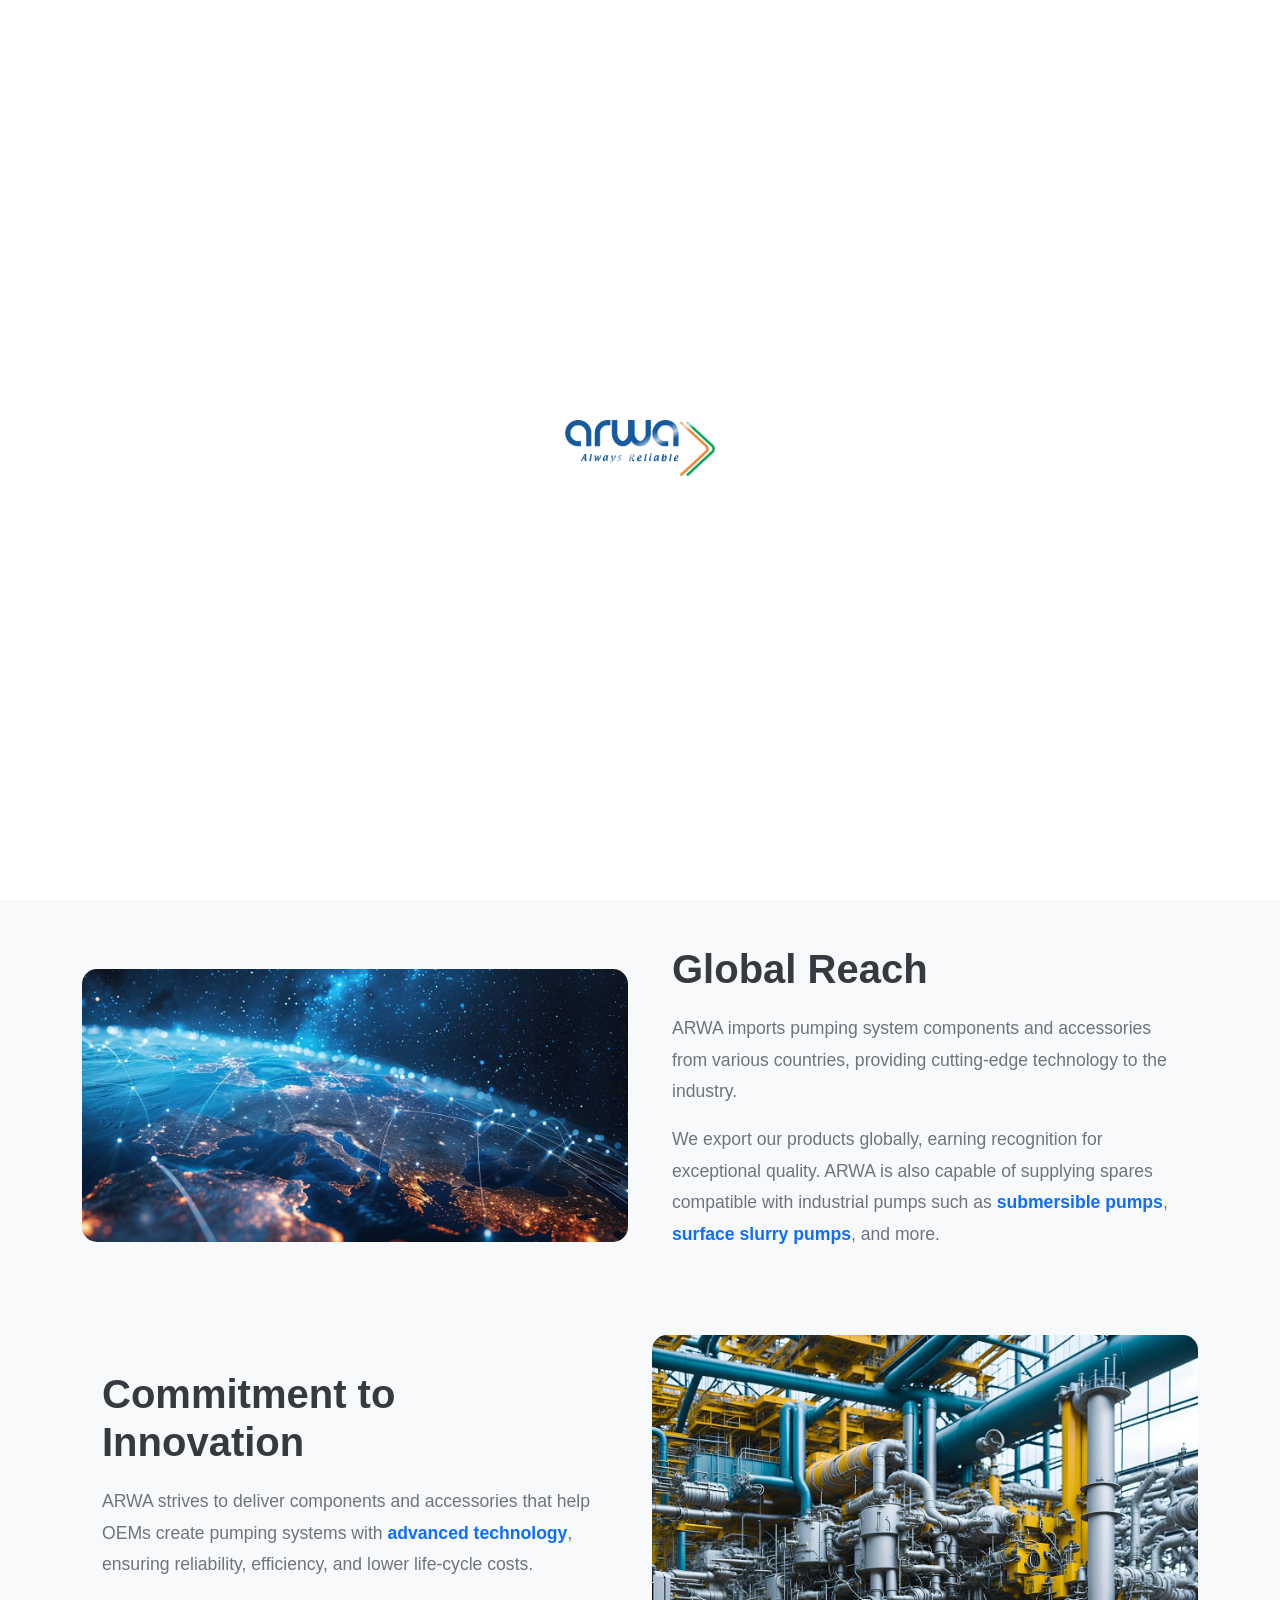
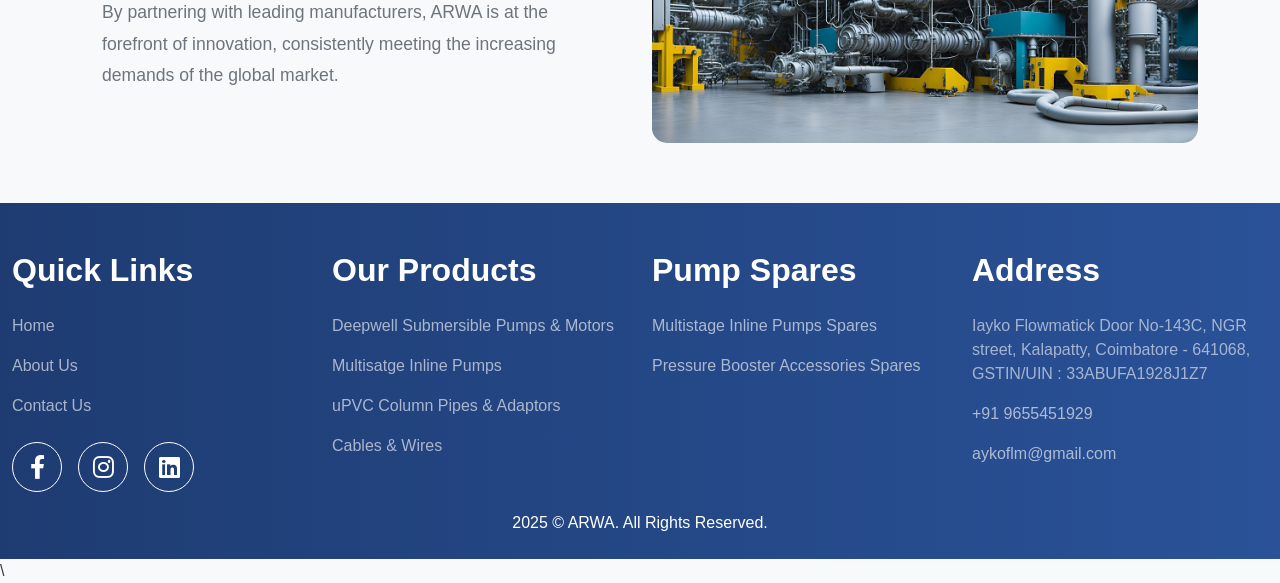
==== about.html @ cb9f79b3 "Add files via upload" ====
<!DOCTYPE html>
<html lang="en">

<head>
    <meta charset="UTF-8">
    <meta name="viewport" content="width=device-width, initial-scale=1.0">
    <title>About Us - ARWA</title>
    <!-- Bootstrap CSS -->
    <link href="https://cdn.jsdelivr.net/npm/bootstrap@5.3.0-alpha3/dist/css/bootstrap.min.css" rel="stylesheet">
    <!-- Font Awesome -->
    <link href="https://cdnjs.cloudflare.com/ajax/libs/font-awesome/6.0.0/css/all.min.css" rel="stylesheet">
    <!-- Custom CSS -->
    <link rel="stylesheet" href="style.css">
    <link rel="Icon" href="img/Arwa Logo.png">
</head>

<body>
      <!-- Splash Screen -->
      <div id="splash-screen">
        <div class="sss">
            <img id="splash-logo" src="img/Arwa Logo 1 .png" alt="Logo">
        </div>
    </div>
   

    <!-- Navbar -->
    <nav class="navbar navbar-expand-lg py-0 flex-wrap">
        <div class="contactNav  container-fluid p-0">
         <div class="container p-0">
            <div class="row pt-3">
                <div
                 class="col-md-6 contactleft d-md-flex d-none align-items-center flex-wrap justify-content-md-start justify-content-center">
                    <p><i class="fa-solid fa-phone text-white fs-5"></i><a href="tel:+919655451929" style="text-decoration: none;" class="text-white fw-bold h6 ps-2"> +91 9655451929</a></p>
                    <p><i class="fa-regular fa-envelope text-white fs-5 ps-4"></i><a href="mailto:iaykoflow@gmail.com" style="text-decoration: none;" class="text-white fw-bold h6 ps-2"> iaykoflow@gmail.com</a></p>
                </div>
                <div class="col-md-6 contactright d-flex align-items-center py-1 justify-content-md-end justify-content-center mt-md-0 mt-2 pb-md-1 pb-3">
                    <div style="margin-top: -15px;" class="icon-box d-flex gap-3 fs-4 ">
                        <a style="width: 40px;height: 40px;" class="f-icon" href="">
                        <i style="font-size: 18px;" class="fa-brands fa-facebook-f"></i>
                        </a>
                        <a style="width: 40px;height: 40px;" class="f-icon" href="">
                            <i style="font-size: 18px;" class="fa-brands fa-instagram"></i>
                        </a>
                        <a style="width: 40px;height: 40px;" class="f-icon" href="">
                            <i style="font-size: 18px;" class="fa-brands fa-linkedin"></i>
                        </a>
                    </div>
                </div>
            </div>
         </div>
        </div>
        <div class="container">
            <a class="navbar-brand" href="#"><img style="width: 150px;" src="img/Arwa Logo 1 .png" alt=""></a>
            <button class="navbar-toggler" type="button" data-bs-toggle="collapse" data-bs-target="#navbarNav">
                <span class="navbar-toggler-icon"></span>
            </button>
            <div class="collapse navbar-collapse" id="navbarNav">
                <ul class="navbar-nav mx-auto gap-3">
                    <li class="nav-item"><a class="nav-link" href="index.html">Home</a></li>

                    <li class="nav-item"><a class="nav-link" href="about.html" target="_blank">About Us</a></li>
                    <li class="nav-item dropdown">
                        <a class="nav-link" href="#" id="productsDropdown" role="button" data-bs-toggle="dropdown" aria-expanded="false">Products <i class="fa-solid fa-chevron-down di"></i></a>
                        <ul class="dropdown-menu gap-4" aria-labelledby="productsDropdown">
                            <li><a class="dropdown-item" href="#">Deepwell Submersible Pumps & Motors</a></li>
                            <li><a class="dropdown-item" href="#">Multistage Inline Pumps</a></li>
                            <li><a class="dropdown-item" href="#">uPVC Column Pipes & Adaptors</a></li>
                            <li><a class="dropdown-item" href="#">Cables & Wires</a></li>
                        </ul>
                    </li>
                    <li class="nav-item"><a class="nav-link" href="#services">Services</a></li>
                    <li class="nav-item"><a class="nav-link" href="#testimonials">Testimonials</a></li>
                </ul>

                
                    <div class="buttons" onclick="contactBtn()">
                        <button style="background: linear-gradient(90deg, #1e3c72, #2a5298);" class="btn text-light fw-bold px-2" ><span></span>
                            <p data-text="Thanks!" data-title="Request Quote"></p>
                        </button>
                    </div>
        
            </div>
        </div>
    </nav>

    <!-- Hero Section -->
    <section class="hero-about">
        <div class="container">
            <h1 class="mt-5 pt-5">About ARWA</h1>
            <p>Providing Innovative Pumping Solutions Worldwide</p>
        </div>
    </section>

    <!-- Left-Right Section -->
    <section class="about-section">
        <div class="container">
            <!-- First Row -->
            <div class="row align-items-center mb-5">
                <div class="col-md-6">
                    <div class="content">
                        <h2>Our Expertise</h2>
                        <p>
                            ARWA is one of the emerging manufacturers and suppliers of various pumps, motors, and water
                            pump accessories to OEMs.
                            We specialize in delivering <span class="text-primary fw-bold">quality</span> and <span
                                class="text-primary fw-bold">precision-engineered</span> products.
                        </p>
                        <p>
                            Our commitment is to meet the evolving needs of our partners by ensuring high standards of
                            <span class="text-primary fw-bold">reliability</span> and <span
                                class="text-primary fw-bold">efficiency</span>.
                        </p>
                    </div>
                </div>
                <div class="col-md-6">
                    <img src="img/about1.jpg" alt="Our Expertise">
                </div>
            </div>

            <!-- Second Row -->
            <div class="row align-items-center mb-5">
                <div class="col-md-6 order-md-2">
                    <div class="content">
                        <h2>Global Reach</h2>
                        <p>
                            ARWA imports pumping system components and accessories from various countries, providing
                            cutting-edge technology to the industry.
                        </p>
                        <p>
                            We export our products globally, earning recognition for exceptional quality. ARWA is also
                            capable of supplying spares compatible with industrial pumps such as <span
                                class="text-primary fw-bold">submersible pumps</span>, <span
                                class="text-primary fw-bold">surface slurry pumps</span>, and more.
                        </p>
                    </div>
                </div>
                <div class="col-md-6 order-md-1">
                    <img src="img/earth-8552339_1280.jpg" alt="Global Reach">
                </div>
            </div>

            <!-- Third Row -->
            <div class="row align-items-center">
                <div class="col-md-6">
                    <div class="content">
                        <h2>Commitment to Innovation</h2>
                        <p>
                            ARWA strives to deliver components and accessories that help OEMs create pumping systems
                            with <span class="text-primary fw-bold">advanced technology</span>, ensuring reliability,
                            efficiency, and lower life-cycle costs.
                        </p>
                        <p>
                            By partnering with leading manufacturers, ARWA is at the forefront of innovation,
                            consistently meeting the increasing demands of the global market.
                        </p>
                    </div>
                </div>
                <div class="col-md-6">
                    <img src="img/about3.jpg" alt="Commitment to Innovation">
                </div>
            </div>
        </div>
    </section>

    <!-- Footer -->
    <footer class="bg-dark text-white py-4 pt-5">
        <div class="container-fluid">
            <div class="row">
                <div class="col-md-3 d-flex flex-column align-items-start footer-card">
                    <h2><strong>Quick Links</strong></h2>
                    <a style="text-decoration:none;" class="mt-3 ft-list" href="">Home</a>
                    <a style="text-decoration:none;" class="mt-3 ft-list" href="">About Us</a>
                    <a style="text-decoration:none;" class="mt-3 ft-list" href="">Contact Us</a>
                    <div class="icon-box d-flex gap-3 fs-4 mt-4">
                        <a class="f-icon" href="">
                            <i class="fa-brands fa-facebook-f"></i>
                        </a>
                        <a class="f-icon" href="">
                            <i class="fa-brands fa-instagram"></i>
                        </a>
                        <a class="f-icon" href="">
                            <i class="fa-brands fa-linkedin"></i>
                        </a>
                    </div>
                </div>
                <div class="col-md-3 d-flex flex-column align-items-start footer-card mt-md-0 mt-4">
                    <h2><strong>Our Products</strong></h2>
                    <a style="text-decoration:none;" class="mt-3 ft-list" href="">Deepwell Submersible Pumps &
                        Motors</a>
                    <a style="text-decoration:none;" class="mt-3 ft-list" href="">Multisatge Inline Pumps</a>
                    <a style="text-decoration:none;" class="mt-3 ft-list" href="">uPVC Column Pipes & Adaptors</a>
                    <a style="text-decoration:none;" class="mt-3 ft-list" href="">Cables & Wires</a>

                </div>
                <div class="col-md-3 d-flex flex-column align-items-start footer-card mt-md-0 mt-4">
                    <h2><strong>Pump Spares</strong></h2>
                    <a style="text-decoration:none;" class="mt-3 ft-list" href="">Multistage Inline Pumps Spares</a>
                    <a style="text-decoration:none;" class="mt-3 ft-list" href="">Pressure Booster Accessories
                        Spares</a>


                </div>
                <div class="col-md-3 d-flex flex-column align-items-start footer-card mt-md-0 mt-4">
                    <h2><strong>Address</strong></h2>
                    <a style="text-decoration:none;color: rgba(255, 255, 255, 0.582) ;" class="mt-3 ft-list"
                        href="">Iayko Flowmatick
                        Door No-143C, NGR street, Kalapatty,
                        Coimbatore - 641068,
                        GSTIN/UIN : 33ABUFA1928J1Z7</a>
                    <a style="text-decoration:none;" class="mt-3 ft-list" href="">+91 9655451929</a>
                    <a style="text-decoration:none;" class="mt-3 ft-list" href="">aykoflm@gmail.com</a>

                </div>
            </div>
        </div>
        <div class="container text-center mt-md-0 mt-4">
            <p> 2025 &copy; ARWA. All Rights Reserved.</p>
        </div>
    </footer>


    <!-- Bootstrap js Cdn -->
    <script src="https://cdn.jsdelivr.net/npm/bootstrap@5.3.3/dist/js/bootstrap.bundle.min.js" integrity="sha384-YvpcrYf0tY3lHB60NNkmXc5s9fDVZLESaAA55NDzOxhy9GkcIdslK1eN7N6jIeHz" crossorigin="anonymous"></script>
    <!-- JavaScript -->
\<script src="script.js"></script>
</body>

</html>
---- style.css ----
/* body,html {
    margin: 0;
    font-family: Arial, sans-serif;
    overflow: hidden; Prevents scrollbar for smooth experience
    background-color: #000;
    scroll-behavior: smooth;
  }
  .container {
    position: relative;
    height: 100vh;
    width: 100vw;
    overflow: hidden;
    background-color: #000;
  }
  .section {
    position: absolute;
    top: 0;
    left: 0;
    height: 100%;
    width: 100%;
    display: flex;
    align-items: center;
    justify-content: center;
    transition: transform 1s ease, opacity 1s ease;
  }
  .section.hidden {
    transform: translateY(100%);
    opacity: 0;
  }
  .section.visible {
    transform: translateY(0);
    opacity: 1;
  }
  .section1 {
    background-color: #ff6347;
  }
  .section2 {
    background-color: #4682b4;
  }
  .section3 {
    background-color: #32cd32;
  }
  h1 {
    color: white;
  } */

body {
  font-family: "Roboto", sans-serif;
  overflow-x: hidden;
  background-color: #f8f9fa;
  color: #343a40;
}

/* Contact Nav */
.contactNav {
  background-color: #2a5298;
}

/* btn main css */
.buttons {
  display: flex;
  justify-content: space-around;
  top: 20px;
  left: 20px;
}

.buttons button {
  width: 150px;
  height: 50px;
  background-color: white;
  margin: 20px;
  color: #568fa6;
  position: relative;
  overflow: hidden;
  font-size: 14px;
  letter-spacing: 1px;
  font-weight: 500;
  text-transform: uppercase;
  transition: all 0.3s ease;
  cursor: pointer;
  border: 0;
  display: flex;
  align-items: center;
  justify-content: center;
  border-radius: 3px;
}

.buttons button:before,
.buttons button:after {
  content: "";
  position: absolute;
  width: 0;
  height: 2px;
  background-color: #ffffff;
  transition: all 0.3s cubic-bezier(0.35, 0.1, 0.25, 1);
}

.buttons button:before {
  right: 0;
  top: 0;
  transition: all 0.5s cubic-bezier(0.35, 0.1, 0.25, 1);
}

.buttons button:after {
  left: 0;
  bottom: 0;
}

.buttons button span {
  width: 100%;
  height: 100%;
  position: absolute;
  left: 0;
  top: 0;
  margin: 0;
  padding: 0;
  z-index: 1;
}

.buttons button span:before,
.buttons button span:after {
  content: "";
  position: absolute;
  width: 2px;
  height: 0;
  background-color: #ffffff;
  transition: all 0.3s cubic-bezier(0.35, 0.1, 0.25, 1);
}

.buttons button span:before {
  right: 0;
  top: 0;
  transition: all 0.5s cubic-bezier(0.35, 0.1, 0.25, 1);
}

.buttons button span:after {
  left: 0;
  bottom: 0;
}

.buttons button p {
  padding: 0;
  margin: 0;
  transition: all 0.4s cubic-bezier(0.35, 0.1, 0.25, 1);
  position: absolute;
  width: 100%;
  height: 100%;
}

.buttons button p:before,
.buttons button p:after {
  position: absolute;
  width: 100%;
  transition: all 0.4s cubic-bezier(0.35, 0.1, 0.25, 1);
  z-index: 1;
  left: 0;
}

.buttons button p:before {
  content: attr(data-title);
  top: 50%;
  transform: translateY(-50%);
}

.buttons button p:after {
  content: attr(data-text);
  top: 150%;
  color: #ffffff;
}

.buttons button:hover:before,
.buttons button:hover:after {
  width: 100%;
}

.buttons button:hover span {
  z-index: 1;
}

.buttons button:hover span:before,
.buttons button:hover span:after {
  height: 100%;
}

.buttons button:hover p:before {
  top: -50%;
  transform: rotate(5deg);
}

.buttons button:hover p:after {
  top: 50%;
  transform: translateY(-50%);
}

.buttons button.start {
  background-color: #ffffff;
  box-shadow: 0px 5px 10px -10px rgba(0, 0, 0, 0.2);
  transition: all 0.2s ease;
}

.buttons button.start p:before {
  top: -50%;
  transform: rotate(5deg);
}

.buttons button.start p:after {
  color: white;
  transition: all 0s ease;
  content: attr(data-start);
  top: 50%;
  transform: translateY(-50%);
  animation: start 0.3s ease;
  animation-fill-mode: forwards;
}

@keyframes start {
  from {
    top: -50%;
  }
}

.buttons button.start:hover:before,
.buttons button.start:hover:after {
  display: none;
}

.buttons button.start:hover span {
  display: none;
}

.buttons button:active {
  outline: none;
  border: none;
}

.buttons button:focus {
  outline: 0;
}

/* splash Screen */
#splash-screen {
  position: fixed;
  top: 0;
  left: 0;
  width: 100%;
  height: 100%;
  background-color: rgb(255, 255, 255);
  display: none;
  justify-content: center;
  align-items: center;
  z-index: 9999;
  transition: opacity 1s ease-in-out;
}

/* Splash Logo */

.sss {
  width: 150px !important;
  height: 60px;
  display: flex;
  position: relative;
  /* transform: translate(0); */
  /* border: 2px solid red; */
  overflow: hidden;
}

.sss::after {
  content: "";
  position: absolute;
  top: 0;
  /* left: 0;  */
  width: 100%;
  height: 100%;
  background: rgb(0, 0, 0);
  background: linear-gradient(152deg, rgba(0, 0, 0, 0) 0%, rgba(0, 0, 0, 0) 43%, rgba(255, 255, 255, 0.7063200280112045) 50%, rgba(0, 0, 0, 0) 55%);
  /* filter: blur(5px); */
  animation: movingGlow 2s infinite linear;
  z-index: 111;
  /* border: 1px solid red; */
}

#splash-logo {
  width: 100%;
  position: absolute;
  /* transform: translate(-482px,-239px); */
  transition: transform 1.5s ease-in-out;
}

@keyframes movingGlow {
  0% {
    left: -100%;
  }

  100% {
    left: 100%;
  }
}

/* translator */
/* Hide default Google Translate UI */
#google_translate_element .skiptranslate {
  display: none !important;
}

body>.skiptranslate {
  display: none !important;
}

body {
  top: 0 !important;
}

/* Language Switcher Styling */
.lang-switcher {
  /* position: fixed; */
  position: relative;
  margin-top: -15px;
  z-index: 1000;
  font-family: Arial, sans-serif;
}

.lang-btn {
  background: #3498db;
  color: white;
  padding: 10px 15px;
  border: none;
  cursor: pointer;
  border-radius: 5px;
  font-size: 16px;
  transition: 0.3s;
}

.lang-btn:hover {
  background: #2980b9;
}

/* Language Dropdown Menu */
.lang-menu {
  display: none;
  position: absolute;
  background: white;
  border-radius: 5px;
  padding: 10px;
  box-shadow: 0px 4px 10px rgba(0, 0, 0, 0.1);
  list-style: none;
  margin: 0;
  padding: 0;
  top: 40px;
  right: 0;
}

.lang-menu li {
  padding: 8px 12px;
  cursor: pointer;
  display: flex;
  align-items: center;
  gap: 8px;
  transition: 0.3s;
}

.lang-menu li img {
  width: 20px;
  height: 15px;
  object-fit: cover;
}

.lang-menu li:hover {
  background: #f0f0f0;
}

/* Show menu when button is clicked */
.lang-switcher:hover .lang-menu {
  display: block;
}

/* Smooth Fade Animation */
.fade-effect {
  animation: fadeIn 0.8s ease-in-out;
}

@keyframes fadeIn {
  from {
    opacity: 0.2;
  }

  to {
    opacity: 1;
  }
}

.navbar {
  position: fixed;
  top: 0;
  z-index: 11;
  width: 100%;
  /* background: linear-gradient(90deg, #1e3b7288, #2a52988c); */
  backdrop-filter: blur(4px);
  background-color: white;
}




.navbar-brand {
  font-weight: bold;
}

.di {
  transition: .2s;
  transform: rotate(-90deg);
}

.nav-item:hover .di {
  transform: rotate(0deg);
  transition: .2s;
}

a.nav-link {
  color: black;
}

a.nav-link:hover {
  color: rgba(0, 0, 0, 0.688);
}

.dropdown-menu {
  background: #f0efef;
  border: none;
  border-radius: 0;
  margin-top: 0;
  opacity: 0;
  transform: translateX(-50px);
  visibility: hidden;
  transition: transform 0.4s ease, opacity 0.4s ease;
}

.dropdown-menu.show {
  opacity: 1;
  transform: translateX(0);
  visibility: visible;
  transition: transform 0.4s ease, opacity 0.4s ease;

}

.dropdown-item {
  color: #000000;
  transition: background-color 0.3s, color 0.3s;
}

.dropdown-item:hover {
  background-color: #2a5298;
  color: #fff;
}

/*  Req Css   ------------------------------ */
.reqAqoute {
  width: 100%;
  height: 100vh;
  position: fixed;
  top: 0;
  left: 0;
  z-index: 111111111;
  background-color: rgba(255, 255, 255, 0.72);
  /* display: none;
  opacity: 0; */
  display: flex;
  align-items: center;
  opacity: 0;
  justify-content: center;
  z-index: -11;
  padding: 60px 25px;
  overflow: auto;
}

.fa-xmark {
  position: absolute;
  top: 0px;
  right: 10px;
  cursor: pointer;
}

.containerabt {
  max-width: 700px;
  background: white;
  padding: 30px;
  border-radius: 10px;
  box-shadow: 0px 0px 15px rgba(0, 0, 0, 0.2);
  /* margin-top: 50px; */
  border-top: 5px solid #2a5298;
  transform: scale(0);
  position: relative;

}

.btn-submit {
  background: linear-gradient(90deg, #1e3c72, #2a5298);
  color: white;
  border: none;
  padding: 10px;
  font-size: 18px;
  border-radius: 5px;
  width: 100%;
  transition: 0.3s;
}

.btn-submit:hover {
  background: linear-gradient(90deg, #1e3c72, #2a5298);
}

.error {
  border: 1px solid red !important;
}

.error-message {
  color: red;
  font-size: 12px;
  margin-top: 5px;
}


/* Hero Section */
/* 
.hero-section {
  position: relative;
}

.carousel-item {
  background-image: url("img/main-1.jpg");
  background-size: cover;
  background-position: center;
  min-height: 680px;
  position: relative;
}
.carousel-item:before {
  content: "";
  width: 100%;
  height: 100%;
  background-color: rgba(0, 0, 0, 0.522);
  position: absolute;
  top: 0;
  left: 0;
}
.carousel-item:nth-child(2):before{
  background-color: #0059ff8a;
}
.carousel-item:last-child:before{
  background-color: #0059ff5a;

}
.carousel-inner .carousel-item:nth-child(2) {
  background-image: url("img/bg-main-2.jpg");
  background-size: cover;
  background-position: top;
}
.text-box{
  width: 80%;
}
.carousel-main{
  position: absolute;
  bottom: 20%;
  text-align: center;
  color: white;
  padding: 20px;
  z-index: 1;
}


.carousel-caption {
  background: rgba(0, 0, 0, 0.6);
  padding: 20px;
  border-radius: 10px;
}

.carousel-caption h1 {
  font-size: 3rem;
  color: #ffffff;
  animation: fadeInDown 1.4s;
}

.carousel-caption p {
  animation: fadeInDown 1s;
  color: #dddddd;
}

.carousel-caption .btn {
  background-color: #1e3c72;
  animation: zoomIn 1s;

  border: none;
}

.carousel-control-prev{
  width: 40px;
  height: 40px;
  background-color: rgb(0, 0, 0);
  z-index: 11;
  position: absolute;
  top: 50%;
  left: 20px;
}
.carousel-control-next{
  width: 40px;
  height: 40px;
  background-color: rgb(0, 0, 0);
  z-index: 11;
  position: absolute;
  top: 50%;
  right: 20px;
} */
.hero-section {
  position: relative;
}

.carousel-item {
  background-size: cover;
  background-position: center;
  min-height: 680px;
  position: relative;
}

.carousel-item:first-child {
  background-image: url("img/main-1.jpg");
}

.carousel-item:nth-child(2) {
  background-image: url("img/bg-main-2.jpg");
}

.carousel-item:last-child {
  background-image: url("img/main-3.jpg");
}

.carousel-item::before {
  content: "";
  width: 100%;
  height: 100%;
  background-color: rgba(0, 0, 0, 0.5);
  position: absolute;
  top: 0;
  left: 0;
}

.carousel-item:nth-child(2)::before {
  background-color: rgba(0, 89, 255, 0.54);
}

.carousel-item:last-child::before {
  background-color: rgba(0, 89, 255, 0.35);
}

.carousel-main {
  position: absolute;
  bottom: 20%;
  text-align: center;
  color: white;
  padding: 20px;
  z-index: 1;
}

.carousel-caption {
  background: rgba(0, 0, 0, 0.6);
  padding: 20px;
  border-radius: 10px;
}

.carousel-caption h1 {
  font-size: 3rem;
  color: #ffffff;
}

.carousel-caption p {
  color: #dddddd;
}

.carousel-caption .btn {
  background-color: #1e3c72;
  border: none;
}

.carousel-control-prev,
.carousel-control-next {
  width: 40px;
  height: 40px;
  background-color: rgb(0, 0, 0);
  z-index: 1;
  position: absolute;
  top: 50%;
  transform: translateY(-50%);
}

.carousel-control-prev {
  left: 20px;
}

.carousel-control-next {
  right: 20px;
}

/* Counter Sec */
.counter {
  background-color: #2a5298;
  color: white;
  padding: 40px 0;
}

.counter .count {
  font-size: 2.5rem;
  font-weight: bold;
}

.algoLeft {
  height: 85vh;
  /* border: 4px solid green; */
}

.algoRight {
  height: auto;
  /* border: 4p x solid green; */
}

/* Product sec */
.pNav {
  background-color: rgb(223, 223, 223);
  height: 80px;
  cursor: pointer;
  transition: background-color 0.3s ease;
  text-align: center;
}

.pNav.active {
  background-color: white;
  font-weight: bold;
}

/* Product Card Styling */
.pCard {
  width: 100%;
  height: 100%;
  overflow: hidden;
  position: relative;
}

/* Image Styling */
.pCard img {
  width: 100%;
  height: 100%;
  object-fit: cover;
  transition: opacity 0.5s ease;
}

/* Hover Effect: Show second image */
.pCard img:last-child {
  position: absolute;
  top: 0;
  left: 0;
  opacity: 0;
  /* Hidden by default */
}

.pCard:hover img:last-child {
  opacity: 1;
  /* Show second image on hover */
}



/* Feature Sec */
.feature-card {
  background: white;
  border-radius: 10px;
  box-shadow: 0 4px 6px rgba(0, 0, 0, 0.1);
  transition: transform 0.3s, box-shadow 0.3s;
  padding: 20px;
  text-align: center;
}

.feature-card:hover {
  transform: translateY(-10px);
  box-shadow: 0 8px 20px rgba(0, 0, 0, 0.2);
}

.feature-card i {
  color: #1e3c72;
  font-size: 3rem;
  margin-bottom: 15px;
}

.feature-card h4 {
  font-size: 1.5rem;
  margin-top: 15px;
  color: #343a40;
}

.feature-card p {
  color: #6c757d;
  font-size: 1rem;
}

.features-container {
  display: grid;
  grid-template-columns: repeat(auto-fit, minmax(250px, 1fr));
  gap: 30px;
}
/* Product Section */
.product-card {
  transition: transform 0.3s, box-shadow 0.3s;
}

.product-card img {
  border-radius: 5px 5px 0 0;
}

.product-card:hover {
  box-shadow: 0 8px 20px rgba(0, 0, 0, 0.2);
  transform: translateY(-5px);
}
/* Product Detail */
.submersible-pumpsets-1{
  width: 90%;
  height: 100vh;
  top: -10%;
  background-color: rgb(110, 170, 226);
  z-index: 11;
  display: none;
}

.card-1-details{
 
}
/* Footer Sec */
footer {
  background: linear-gradient(90deg, #1e3c72, #2a5298);
  color: white;
}

footer p {
  margin: 0;
}

@keyframes fadeInDown {
  from {
    opacity: 0;
    transform: translateY(-50px);
  }

  to {
    opacity: 1;
    transform: translateY(0);
  }
}

@keyframes fadeInUp {
  from {
    opacity: 0;
    transform: translateY(50px);
  }

  to {
    opacity: 1;
    transform: translateY(0);
  }
}

@keyframes zoomIn {
  from {
    transform: scale(0.9);
    opacity: 0;
  }

  to {
    transform: scale(1);
    opacity: 1;
  }
}

.testimonial {
  background-color: #f8f9fa;
  padding: 40px;
  border-radius: 10px;
  margin: 20px 0;
  box-shadow: 0 5px 15px rgba(0, 0, 0, 0.1);
}

.testimonial img {
  width: 95px;
  height: 70px;
  border-radius: 50%;
  margin-right: 20px;
  object-fit: cover;
}

.testimonial h5 {
  font-weight: bold;
}

.footer-card {
  height: 260px;
  /* border: 3px solid red; */
}

.ft-list {
  color: rgba(255, 255, 255, 0.616);
}

.ft-list:hover {
  color: white;
}

.f-icon {
  width: 50px;
  height: 50px;
  display: flex;
  align-items: center;
  justify-content: center;
  text-decoration: none;
  color: white;
  border: 1px solid white;
  border-radius: 50%;
  position: relative;
  overflow: hidden;
}

.f-icon i {
  z-index: 111;
}

.f-icon:hover i {
  color: #2a5298;
}

.f-icon:before {
  content: "";
  width: 103%;
  height: 100%;
  border-radius: 50%;
  scale: 0;
  background-color: white;
  transition: 0.3s linear;
  position: absolute;
}

.f-icon:hover:before {
  scale: 1;
  transition: 0.3s linear;
}

/* Media Screens*/
@media (min-width: 765px) and (max-width: 1024px) {
  .algoLeft {
    height: auto;
  }
}

@media only screen and (max-width: 992px) {
  .dropdown-menu {
    transform: translateX(0);
    /* Prevent sliding on mobile */
  }

  .dropdown-menu.show {
    display: block;
  }

  .carousel-item {
    height: 750px;
    overflow: hidden;
  }

  .c-left {
    height: auto !important;
    /* margin-top: 200px; */
    margin-top: 0;

  }

  .c-left2 {
    height: auto !important;
    /* margin-top: 200px; */
    margin-top: 0;

  }

  .c-right {
    height: 300px !important;
    margin-top: 150px;
    /* text-align: center; */
    display: flex;
    justify-content: center !important;
    align-items: center !important;
  }

  .c-right2 {
    height: 300px !important;
    margin-top: 150px;
    /* text-align: center; */
    display: flex;
    justify-content: center !important;
    align-items: center !important;
  }
}

@media only screen and (max-width: 770px) {
  .c-left {
    text-align: center;
    justify-content: center !important;
    align-items: center !important;
  }

  .c-left2 {
    text-align: center;
    justify-content: center !important;
    align-items: center !important;
  }
}

@media only screen and (max-width: 575px) {
  .footer-card {
    height: auto;
    /* padding: 90px auto; */
  }

  .c-left {
    height: auto !important;
    margin-top: 30px;
    text-align: center;
    justify-content: center !important;
    align-items: center !important;

  }

  .c-left2 {
    height: auto !important;
    margin-top: 30px;
    text-align: center !important;
    display: flex;
    justify-content: center !important;
    align-items: center !important;

  }

  .c-right {
    height: auto !important;
    margin-top: 140px;
  }

  .carousel-item {
    height: 100vh;
    overflow: hidden;
  }
}

@media only screen and (max-width: 480px) {
  .carousel-item {
    height: auto;
    min-height: 100vh;
  }

  .carousel-item:nth-child(1) h1 {
    font-size: 1.5rem;
  }

  .carousel-item:nth-child(2) h1 {
    font-size: 2rem;
  }

  .carousel-item:nth-child(3) h1 {
    font-size: 2rem;
  }

  .algoLeft {
    height: auto;
  }
}

/* About Page */

/* Hero Section */
.hero-about {
  background: linear-gradient(rgba(30, 60, 114, 0.7), rgba(42, 82, 152, 0.7)),
    url("img/steel-pipelines-cables-plant-min.jpg") center/cover no-repeat;
  color: white;
  text-align: center;
  padding: 150px 20px 100px 20px;
}

.hero-about h1 {
  font-size: 3.5rem;
  font-weight: bold;
  animation: fadeIn 1.5s ease-in-out;
}

.hero-about p {
  font-size: 1.25rem;
  margin-top: 15px;
  animation: fadeIn 2s ease-in-out;
}

/* Left-Right Section */
.about-section {
  padding: 60px 20px;
}

.about-section .content {
  padding: 20px;
}

.about-section img {
  max-width: 100%;
  border-radius: 15px;
  transition: transform 0.3s ease, box-shadow 0.3s ease;
}

.about-section img:hover {
  transform: scale(1.05);
  box-shadow: 0 8px 20px rgba(0, 0, 0, 0.3);
}

.about-section h2 {
  font-size: 2.5rem;
  font-weight: bold;
  margin-bottom: 20px;
}

.about-section p {
  line-height: 1.8;
  font-size: 1.1rem;
  color: #6c757d;
}

/* Keyframes */
@keyframes fadeIn {
  0% {
    opacity: 0;
  }

  100% {
    opacity: 1;
  }
}
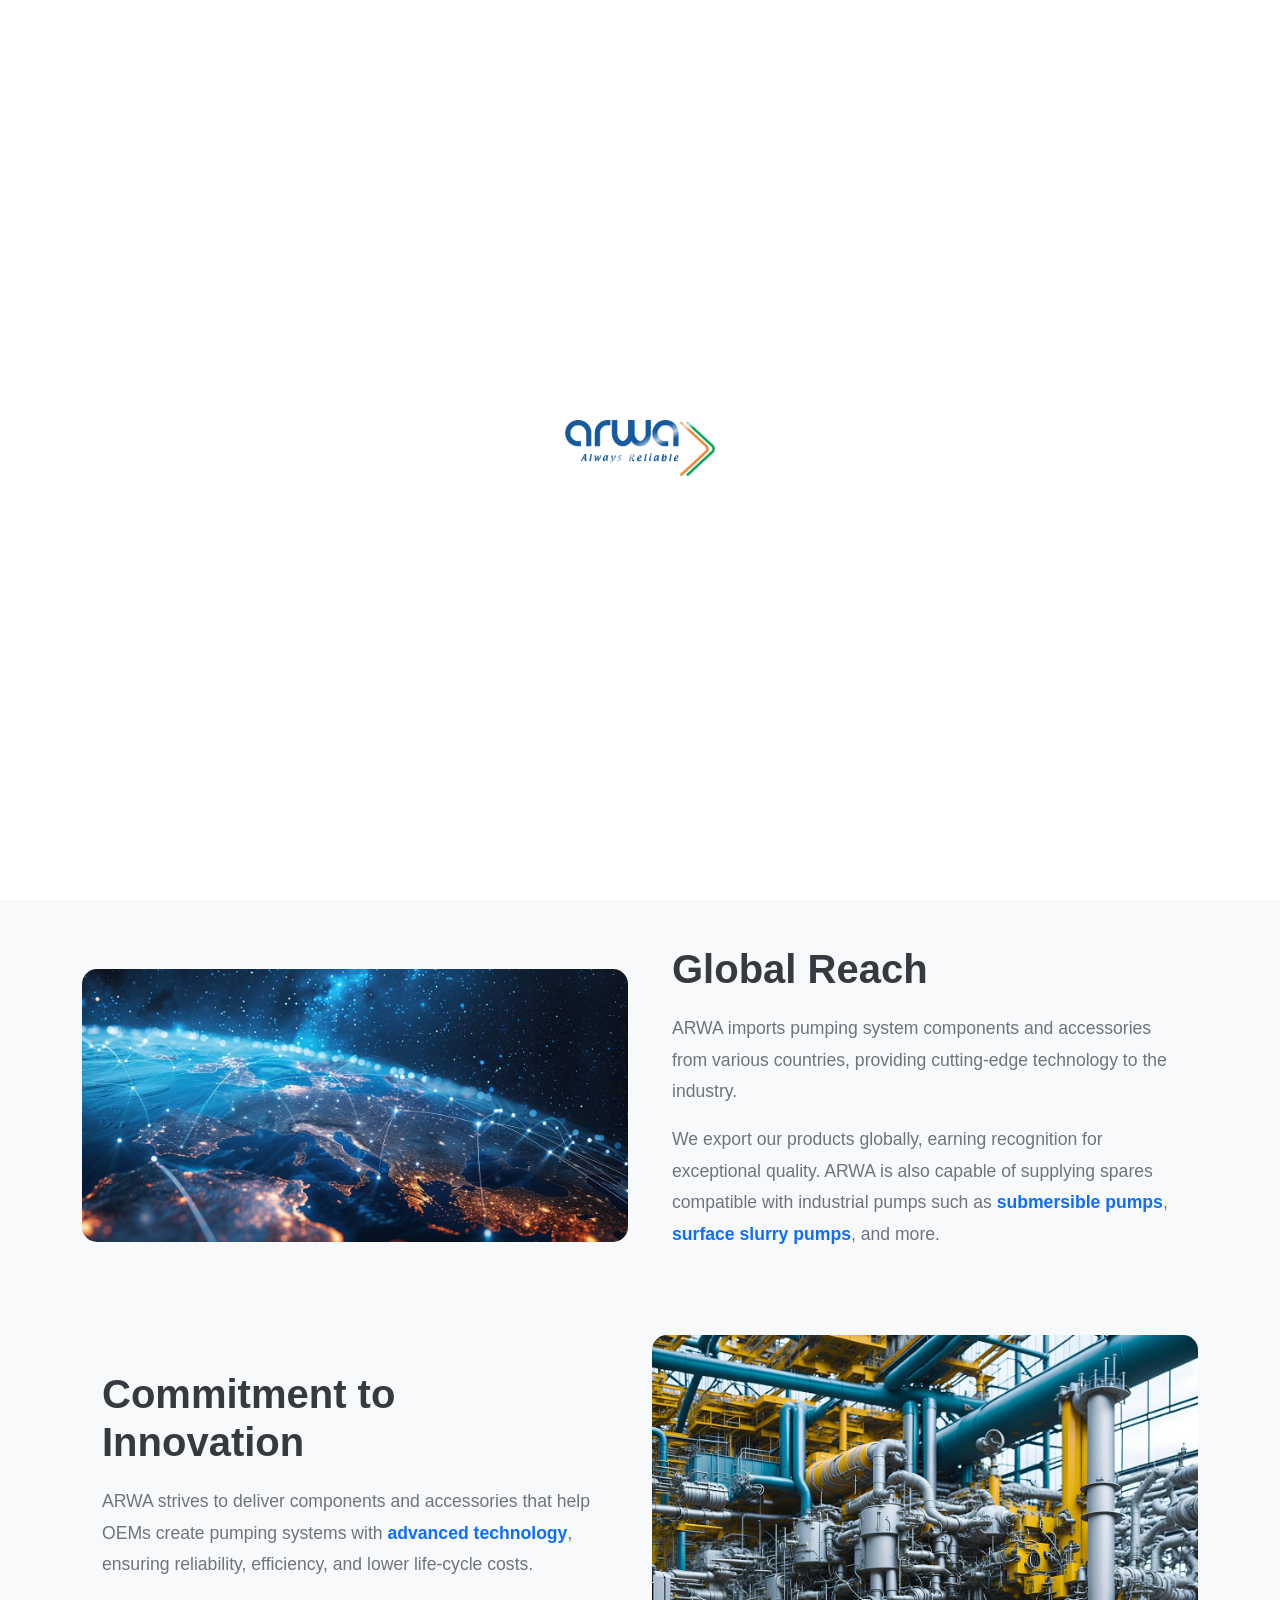
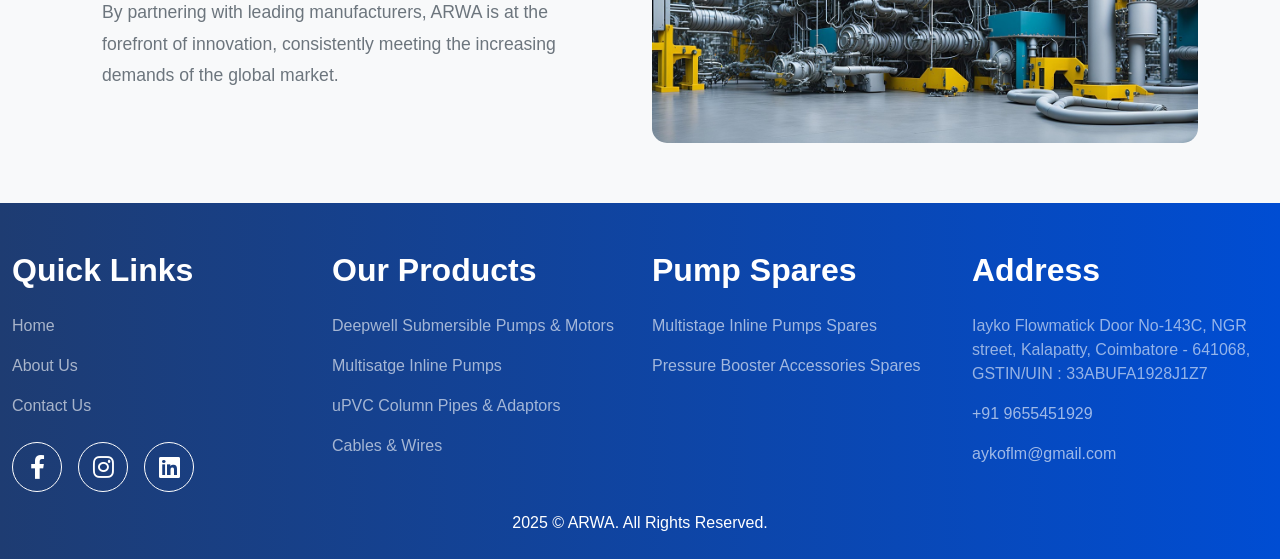
==== commit e2a98255: "Add files via upload" ====
--- a/about.html
+++ b/about.html
@@ -12,6 +12,13 @@
     <!-- Custom CSS -->
     <link rel="stylesheet" href="style.css">
     <link rel="Icon" href="img/Arwa Logo.png">
+    <!-- Aos Animation -->
+    <link rel="stylesheet" href="https://unpkg.com/aos@next/dist/aos.css" />
+    <style>
+        html{
+            scroll-behavior: smooth;
+        }
+    </style>
 </head>
 
 <body>
@@ -26,28 +33,69 @@
     <!-- Navbar -->
     <nav class="navbar navbar-expand-lg py-0 flex-wrap">
         <div class="contactNav  container-fluid p-0">
-         <div class="container p-0">
-            <div class="row pt-3">
-                <div
-                 class="col-md-6 contactleft d-md-flex d-none align-items-center flex-wrap justify-content-md-start justify-content-center">
-                    <p><i class="fa-solid fa-phone text-white fs-5"></i><a href="tel:+919655451929" style="text-decoration: none;" class="text-white fw-bold h6 ps-2"> +91 9655451929</a></p>
-                    <p><i class="fa-regular fa-envelope text-white fs-5 ps-4"></i><a href="mailto:iaykoflow@gmail.com" style="text-decoration: none;" class="text-white fw-bold h6 ps-2"> iaykoflow@gmail.com</a></p>
-                </div>
-                <div class="col-md-6 contactright d-flex align-items-center py-1 justify-content-md-end justify-content-center mt-md-0 mt-2 pb-md-1 pb-3">
-                    <div style="margin-top: -15px;" class="icon-box d-flex gap-3 fs-4 ">
-                        <a style="width: 40px;height: 40px;" class="f-icon" href="">
-                        <i style="font-size: 18px;" class="fa-brands fa-facebook-f"></i>
-                        </a>
-                        <a style="width: 40px;height: 40px;" class="f-icon" href="">
-                            <i style="font-size: 18px;" class="fa-brands fa-instagram"></i>
-                        </a>
-                        <a style="width: 40px;height: 40px;" class="f-icon" href="">
-                            <i style="font-size: 18px;" class="fa-brands fa-linkedin"></i>
-                        </a>
-                    </div>
-                </div>
-            </div>
-         </div>
+            <div class="container p-0">
+                <div class="row pt-3">
+
+                    <div
+                        class="col-md-6 contactleft d-md-flex d-none align-items-center flex-wrap justify-content-md-start justify-content-center">
+
+                        <p><i class="fa-solid fa-phone text-white fs-5"></i><a href="tel:+919655451929"
+                                style="text-decoration: none;" class="text-white  h6 ps-2"> +91 9655451929</a>
+                        </p>
+                        <p><i class="fa-regular fa-envelope text-white fs-5 ps-4"></i><a
+                                href="mailto:iaykoflow@gmail.com" style="text-decoration: none;"
+                                class="text-white h6 ps-2"> iaykoflow@gmail.com</a></p>
+
+                    </div>
+                    <div
+                        class="col-md-6 contactright gap-3 d-flex align-items-center py-1 justify-content-md-end justify-content-center mt-md-0 mt-2 pb-md-1 pb-3">
+                        <div id="google_translate_element"></div>
+                        <div class="lang-switcher">
+                            <button class="lang-btn">🌍 Select Language</button>
+                            <ul class="lang-menu">
+                                <li data-lang="en"><img src="https://flagcdn.com/w40/gb.png"> English</li>
+                                <li data-lang="es"><img src="https://flagcdn.com/w40/es.png"> Spanish</li>
+                                <li data-lang="fr"><img src="https://flagcdn.com/w40/fr.png"> French</li>
+                                <li data-lang="de"><img src="https://flagcdn.com/w40/de.png"> German</li>
+                                <li data-lang="hi"><img src="https://flagcdn.com/w40/in.png"> Hindi</li>
+                                <li data-lang="gu"><img src="https://flagcdn.com/w40/in.png"> Gujarati</li>
+                            </ul>
+                        </div>
+                        <script>
+                            function googleTranslateElementInit() {
+                                new google.translate.TranslateElement({ pageLanguage: 'en' }, 'google_translate_element');
+                            }
+
+                            document.querySelectorAll(".lang-menu li").forEach(item => {
+                                item.addEventListener("click", function () {
+                                    var language = this.getAttribute("data-lang");
+                                    var googleTranslateFrame = document.querySelector(".goog-te-combo");
+
+                                    if (googleTranslateFrame) {
+                                        googleTranslateFrame.value = language;
+                                        googleTranslateFrame.dispatchEvent(new Event("change"));
+
+                                        // Apply animation effect
+                                        document.body.classList.add("fade-effect");
+                                        setTimeout(() => document.body.classList.remove("fade-effect"), 800);
+                                    }
+                                });
+                            });
+                        </script>
+                        <div style="margin-top: -15px;" class="icon-box d-flex gap-3 fs-4 ">
+                            <a style="width: 40px;height: 40px;" class="f-icon" href="">
+                                <i style="font-size: 18px;" class="fa-brands fa-facebook-f"></i>
+                            </a>
+                            <a style="width: 40px;height: 40px;" class="f-icon" href="">
+                                <i style="font-size: 18px;" class="fa-brands fa-instagram"></i>
+                            </a>
+                            <a style="width: 40px;height: 40px;" class="f-icon" href="">
+                                <i style="font-size: 18px;" class="fa-brands fa-linkedin"></i>
+                            </a>
+                        </div>
+                    </div>
+                </div>
+            </div>
         </div>
         <div class="container">
             <a class="navbar-brand" href="#"><img style="width: 150px;" src="img/Arwa Logo 1 .png" alt=""></a>
@@ -58,9 +106,10 @@
                 <ul class="navbar-nav mx-auto gap-3">
                     <li class="nav-item"><a class="nav-link" href="index.html">Home</a></li>
 
-                    <li class="nav-item"><a class="nav-link" href="about.html" target="_blank">About Us</a></li>
+                    <li class="nav-item"><a class="nav-link" href="#about"      >About Us</a></li>
                     <li class="nav-item dropdown">
-                        <a class="nav-link" href="#" id="productsDropdown" role="button" data-bs-toggle="dropdown" aria-expanded="false">Products <i class="fa-solid fa-chevron-down di"></i></a>
+                        <a class="nav-link" href="#" id="productsDropdown" role="button" data-bs-toggle="dropdown"
+                            aria-expanded="false">Products <i class="fa-solid fa-chevron-down di"></i></a>
                         <ul class="dropdown-menu gap-4" aria-labelledby="productsDropdown">
                             <li><a class="dropdown-item" href="#">Deepwell Submersible Pumps & Motors</a></li>
                             <li><a class="dropdown-item" href="#">Multistage Inline Pumps</a></li>
@@ -68,17 +117,17 @@
                             <li><a class="dropdown-item" href="#">Cables & Wires</a></li>
                         </ul>
                     </li>
-                    <li class="nav-item"><a class="nav-link" href="#services">Services</a></li>
-                    <li class="nav-item"><a class="nav-link" href="#testimonials">Testimonials</a></li>
+                    <li class="nav-item"><a class="nav-link" href="index.html">Services</a></li>
+                    <li class="nav-item"><a class="nav-link" href="index.html">Testimonials</a></li>
                 </ul>
 
-                
-                    <div class="buttons" onclick="contactBtn()">
-                        <button style="background: linear-gradient(90deg, #1e3c72, #2a5298);" class="btn text-light fw-bold px-2" ><span></span>
-                            <p data-text="Thanks!" data-title="Request Quote"></p>
-                        </button>
-                    </div>
-        
+
+                <div class="buttons contactBtn" onclick="contactOpen()">
+                    <button style="background-color: #004dd3;" class="btn text-light fw-bold px-2"><span></span>
+                        <p data-text="Thanks!" data-title="Request Quote"></p>
+                    </button>
+                </div>
+
             </div>
         </div>
     </nav>
@@ -86,7 +135,7 @@
     <!-- Hero Section -->
     <section class="hero-about">
         <div class="container">
-            <h1 class="mt-5 pt-5">About ARWA</h1>
+            <h1 class="mt-5 pt-5" id="about">About ARWA</h1>
             <p>Providing Innovative Pumping Solutions Worldwide</p>
         </div>
     </section>
@@ -96,7 +145,7 @@
         <div class="container">
             <!-- First Row -->
             <div class="row align-items-center mb-5">
-                <div class="col-md-6">
+                <div class="col-md-6"  data-aos="fade-right" data-aos-duration="1400">
                     <div class="content">
                         <h2>Our Expertise</h2>
                         <p>
@@ -112,14 +161,14 @@
                         </p>
                     </div>
                 </div>
-                <div class="col-md-6">
+                <div class="col-md-6"  data-aos="fade-left" data-aos-duration="1400">
                     <img src="img/about1.jpg" alt="Our Expertise">
                 </div>
             </div>
 
             <!-- Second Row -->
             <div class="row align-items-center mb-5">
-                <div class="col-md-6 order-md-2">
+                <div class="col-md-6 order-md-2" data-aos="fade-left" data-aos-duration="1400">
                     <div class="content">
                         <h2>Global Reach</h2>
                         <p>
@@ -134,14 +183,14 @@
                         </p>
                     </div>
                 </div>
-                <div class="col-md-6 order-md-1">
+                <div class="col-md-6 order-md-1" data-aos="fade-right" data-aos-duration="1400">
                     <img src="img/earth-8552339_1280.jpg" alt="Global Reach">
                 </div>
             </div>
 
             <!-- Third Row -->
             <div class="row align-items-center">
-                <div class="col-md-6">
+                <div class="col-md-6" data-aos="fade-right" data-aos-duration="1400">
                     <div class="content">
                         <h2>Commitment to Innovation</h2>
                         <p>
@@ -155,7 +204,7 @@
                         </p>
                     </div>
                 </div>
-                <div class="col-md-6">
+                <div class="col-md-6" data-aos="fade-left" data-aos-duration="1400">
                     <img src="img/about3.jpg" alt="Commitment to Innovation">
                 </div>
             </div>
@@ -222,7 +271,12 @@
     <!-- Bootstrap js Cdn -->
     <script src="https://cdn.jsdelivr.net/npm/bootstrap@5.3.3/dist/js/bootstrap.bundle.min.js" integrity="sha384-YvpcrYf0tY3lHB60NNkmXc5s9fDVZLESaAA55NDzOxhy9GkcIdslK1eN7N6jIeHz" crossorigin="anonymous"></script>
     <!-- JavaScript -->
-\<script src="script.js"></script>
+<script src="script.js"></script>
+  <!-- Aos Cdn js -->
+  <script src="https://unpkg.com/aos@next/dist/aos.js"></script>
+  <script>
+    AOS.init();
+  </script>
 </body>
 
 </html>
--- a/style.css
+++ b/style.css
@@ -43,7 +43,9 @@
   h1 {
     color: white;
   } */
-
+html{
+  overflow-x: hidden;
+}
 body {
   font-family: "Roboto", sans-serif;
   overflow-x: hidden;
@@ -53,7 +55,8 @@
 
 /* Contact Nav */
 .contactNav {
-  background-color: #2a5298;
+  /* background-color: #2a5298; */
+  background-color: #004dd3;
 }
 
 /* btn main css */
@@ -448,7 +451,7 @@
 }
 
 .dropdown-item:hover {
-  background-color: #2a5298;
+  background-color: #004dd3;
   color: #fff;
 }
 
@@ -486,14 +489,14 @@
   border-radius: 10px;
   box-shadow: 0px 0px 15px rgba(0, 0, 0, 0.2);
   /* margin-top: 50px; */
-  border-top: 5px solid #2a5298;
+  border-top: 5px solid #004dd3;
   transform: scale(0);
   position: relative;
 
 }
 
 .btn-submit {
-  background: linear-gradient(90deg, #1e3c72, #2a5298);
+  background: linear-gradient(90deg, #1e3c72, #004dd3);
   color: white;
   border: none;
   padding: 10px;
@@ -504,7 +507,7 @@
 }
 
 .btn-submit:hover {
-  background: linear-gradient(90deg, #1e3c72, #2a5298);
+  background: linear-gradient(90deg, #1e3c72, #004dd3);
 }
 
 .error {
@@ -519,97 +522,101 @@
 
 
 /* Hero Section */
-/* 
+
 .hero-section {
   position: relative;
-}
-
-.carousel-item {
-  background-image: url("img/main-1.jpg");
-  background-size: cover;
-  background-position: center;
-  min-height: 680px;
-  position: relative;
-}
-.carousel-item:before {
-  content: "";
+  height: 100vh ;
+  overflow: hidden;
+}
+
+.home1:before {
+  content: '';
   width: 100%;
   height: 100%;
-  background-color: rgba(0, 0, 0, 0.522);
-  position: absolute;
+  position: absolute;
+  z-index: 1;
   top: 0;
   left: 0;
-}
-.carousel-item:nth-child(2):before{
-  background-color: #0059ff8a;
-}
-.carousel-item:last-child:before{
-  background-color: #0059ff5a;
-
-}
-.carousel-inner .carousel-item:nth-child(2) {
-  background-image: url("img/bg-main-2.jpg");
+  background-color: #000000c2;
+}
+
+.home1:nth-child(2):before {
+  background: rgb(0,0,0);
+  background: linear-gradient(90deg, rgba(0,0,0,0.6027004551820728) 7%, rgba(0,212,255,0) 100%);
+}
+
+.home1:nth-child(3):before {
+  background: rgb(0,0,0);
+  background: linear-gradient(-90deg, rgba(0, 0, 0, 0.493) 25%, rgba(0,212,255,0) 100%);
+}
+
+.home1 {
+  width: 100%;
+  /* border: 3px solid red; */
+  background: #000;
+  height: 100vh;
+  display: flex;
+  align-items: center;
+  position: relative;
+  justify-content: center;
+  background-image: url('img/main-1.jpg');
   background-size: cover;
-  background-position: top;
-}
-.text-box{
-  width: 80%;
-}
-.carousel-main{
-  position: absolute;
-  bottom: 20%;
+  animation: sliderMain 15s infinite linear;
+}
+
+.home2 {
+  background-image: url(img/bg-main-2.jpg);
+  /* opacity: 0; */
+}
+
+.home3 {
+  background-position: left bottom;
+  background-image: url(img/WhatsApp\ Image\ 2025-02-14\ at\ 4.58.40\ PM.jpeg);
+  /* opacity: 0; */
+}
+
+@keyframes sliderMain {
+  0% {
+    transform: translateY(0);
+  }
+  28% {
+    transform: translateY(0);
+  }
+
+  33% {
+    transform: translateY(-100%);
+  }
+
+  61% {
+    transform: translateY(-100%);
+  }
+
+  66% {
+    transform: translateY(-200%);
+
+  }
+
+  95% {
+    transform: translateY(-200%);
+
+  }
+
+  100% {
+    transform: translateY(-300%);
+
+  }
+}
+
+.carousel-main {
+  /* margin-top: 100px; */
   text-align: center;
+
   color: white;
   padding: 20px;
   z-index: 1;
 }
 
-
-.carousel-caption {
-  background: rgba(0, 0, 0, 0.6);
-  padding: 20px;
-  border-radius: 10px;
-}
-
-.carousel-caption h1 {
-  font-size: 3rem;
-  color: #ffffff;
-  animation: fadeInDown 1.4s;
-}
-
-.carousel-caption p {
-  animation: fadeInDown 1s;
-  color: #dddddd;
-}
-
-.carousel-caption .btn {
-  background-color: #1e3c72;
-  animation: zoomIn 1s;
-
-  border: none;
-}
-
-.carousel-control-prev{
-  width: 40px;
-  height: 40px;
-  background-color: rgb(0, 0, 0);
-  z-index: 11;
-  position: absolute;
-  top: 50%;
-  left: 20px;
-}
-.carousel-control-next{
-  width: 40px;
-  height: 40px;
-  background-color: rgb(0, 0, 0);
-  z-index: 11;
-  position: absolute;
-  top: 50%;
-  right: 20px;
-} */
-.hero-section {
-  position: relative;
-}
+/* 
 
 .carousel-item {
   background-size: cover;
@@ -648,14 +655,7 @@
   background-color: rgba(0, 89, 255, 0.35);
 }
 
-.carousel-main {
-  position: absolute;
-  bottom: 20%;
-  text-align: center;
-  color: white;
-  padding: 20px;
-  z-index: 1;
-}
+
 
 .carousel-caption {
   background: rgba(0, 0, 0, 0.6);
@@ -694,11 +694,11 @@
 
 .carousel-control-next {
   right: 20px;
-}
+} */
 
 /* Counter Sec */
 .counter {
-  background-color: #2a5298;
+  background-color: #004dd3;
   color: white;
   padding: 40px 0;
 }
@@ -719,6 +719,13 @@
 }
 
 /* Product sec */
+.product-one{
+  /* transform: translateX(0); */
+  display: none !important;
+}
+.product-one.active {
+  display: flex !important;
+}
 .pNav {
   background-color: rgb(223, 223, 223);
   height: 80px;
@@ -745,20 +752,14 @@
   width: 100%;
   height: 100%;
   object-fit: cover;
-  transition: opacity 0.5s ease;
+  transition: .3s linear;
+
 }
 
 /* Hover Effect: Show second image */
-.pCard img:last-child {
-  position: absolute;
-  top: 0;
-  left: 0;
-  opacity: 0;
-  /* Hidden by default */
-}
-
-.pCard:hover img:last-child {
-  opacity: 1;
+.pCard:hover img {
+    transform: scale(1.06);
+    transition: .3s linear;
   /* Show second image on hover */
 }
 
@@ -801,6 +802,7 @@
   grid-template-columns: repeat(auto-fit, minmax(250px, 1fr));
   gap: 30px;
 }
+
 /* Product Section */
 .product-card {
   transition: transform 0.3s, box-shadow 0.3s;
@@ -814,22 +816,31 @@
   box-shadow: 0 8px 20px rgba(0, 0, 0, 0.2);
   transform: translateY(-5px);
 }
+.pCard h4, .h4{
+  scale: .85;
+}
 /* Product Detail */
-.submersible-pumpsets-1{
-  width: 90%;
-  height: 100vh;
-  top: -10%;
-  background-color: rgb(110, 170, 226);
-  z-index: 11;
+.submersible-pumpsets-1 {
+  width: 95%;
+  height: 95vh;
+  left: 50%;
+  top: 50%;
+  transform: translate(-50%, -50%);
+  /* background-color: rgb(110, 170, 226); */
+  z-index: 111;
   display: none;
-}
-
-.card-1-details{
- 
-}
+  position: fixed !important;
+  overflow: hidden;
+  box-shadow: rgba(99, 99, 99, 0.2) 0px 2px 8px 0px;
+}
+.table th{
+  background-color: #004dd3 !important;
+}
+.card-1-details {}
+
 /* Footer Sec */
 footer {
-  background: linear-gradient(90deg, #1e3c72, #2a5298);
+  background: linear-gradient(90deg, #1e3c72, #004dd3);
   color: white;
 }
 
@@ -925,7 +936,7 @@
 }
 
 .f-icon:hover i {
-  color: #2a5298;
+  color: #004dd3;
 }
 
 .f-icon:before {
@@ -1000,6 +1011,14 @@
 }
 
 @media only screen and (max-width: 770px) {
+ 
+  .maintwo{
+    padding-top: 0 !important;
+   
+  }
+  .maintwo img{
+    width: auto !important;
+  }
   .c-left {
     text-align: center;
     justify-content: center !important;
@@ -1011,9 +1030,45 @@
     justify-content: center !important;
     align-items: center !important;
   }
-}
-
+  .navbar{
+    position: static;
+  }
+}
+
+@media (min-width: 576px) and (max-width: 1025px){
+  .hero-section{
+    height: 70vh ;
+  }
+  .carousel-item{
+    height: 100% !;
+  }
+  /* .carousel-main{
+    margin-top: -340px;
+  } */
+  .home1{
+    height: 80vh;
+  }
+}
+
+/* .home2 , .home3{
+  align-items: start;
+} */
 @media only screen and (max-width: 575px) {
+  .hero-section{
+    height: 90vh;
+  }
+  .home1{
+    height: 90vh;
+  }
+  .text-box{
+    margin-top: 150px !important;
+  }
+  .text-box:last-child{
+    margin-top: 0px !important;
+  }
+  .maintwo img{
+    margin-left: auto;
+  }
   .footer-card {
     height: auto;
     /* padding: 90px auto; */
@@ -1042,30 +1097,21 @@
     height: auto !important;
     margin-top: 140px;
   }
-
-  .carousel-item {
-    height: 100vh;
-    overflow: hidden;
-  }
-}
-
-@media only screen and (max-width: 480px) {
-  .carousel-item {
-    height: auto;
-    min-height: 100vh;
-  }
-
-  .carousel-item:nth-child(1) h1 {
-    font-size: 1.5rem;
-  }
-
-  .carousel-item:nth-child(2) h1 {
-    font-size: 2rem;
-  }
-
-  .carousel-item:nth-child(3) h1 {
-    font-size: 2rem;
-  }
+  .submersible-pumpsets-1{
+    height: 90vh;
+  }
+.table{
+  width: 250%;
+}
+.td4{
+  width: 400% !important;
+}
+
+}
+
+  @media only screen and (max-width: 480px) {
+  
+  
 
   .algoLeft {
     height: auto;
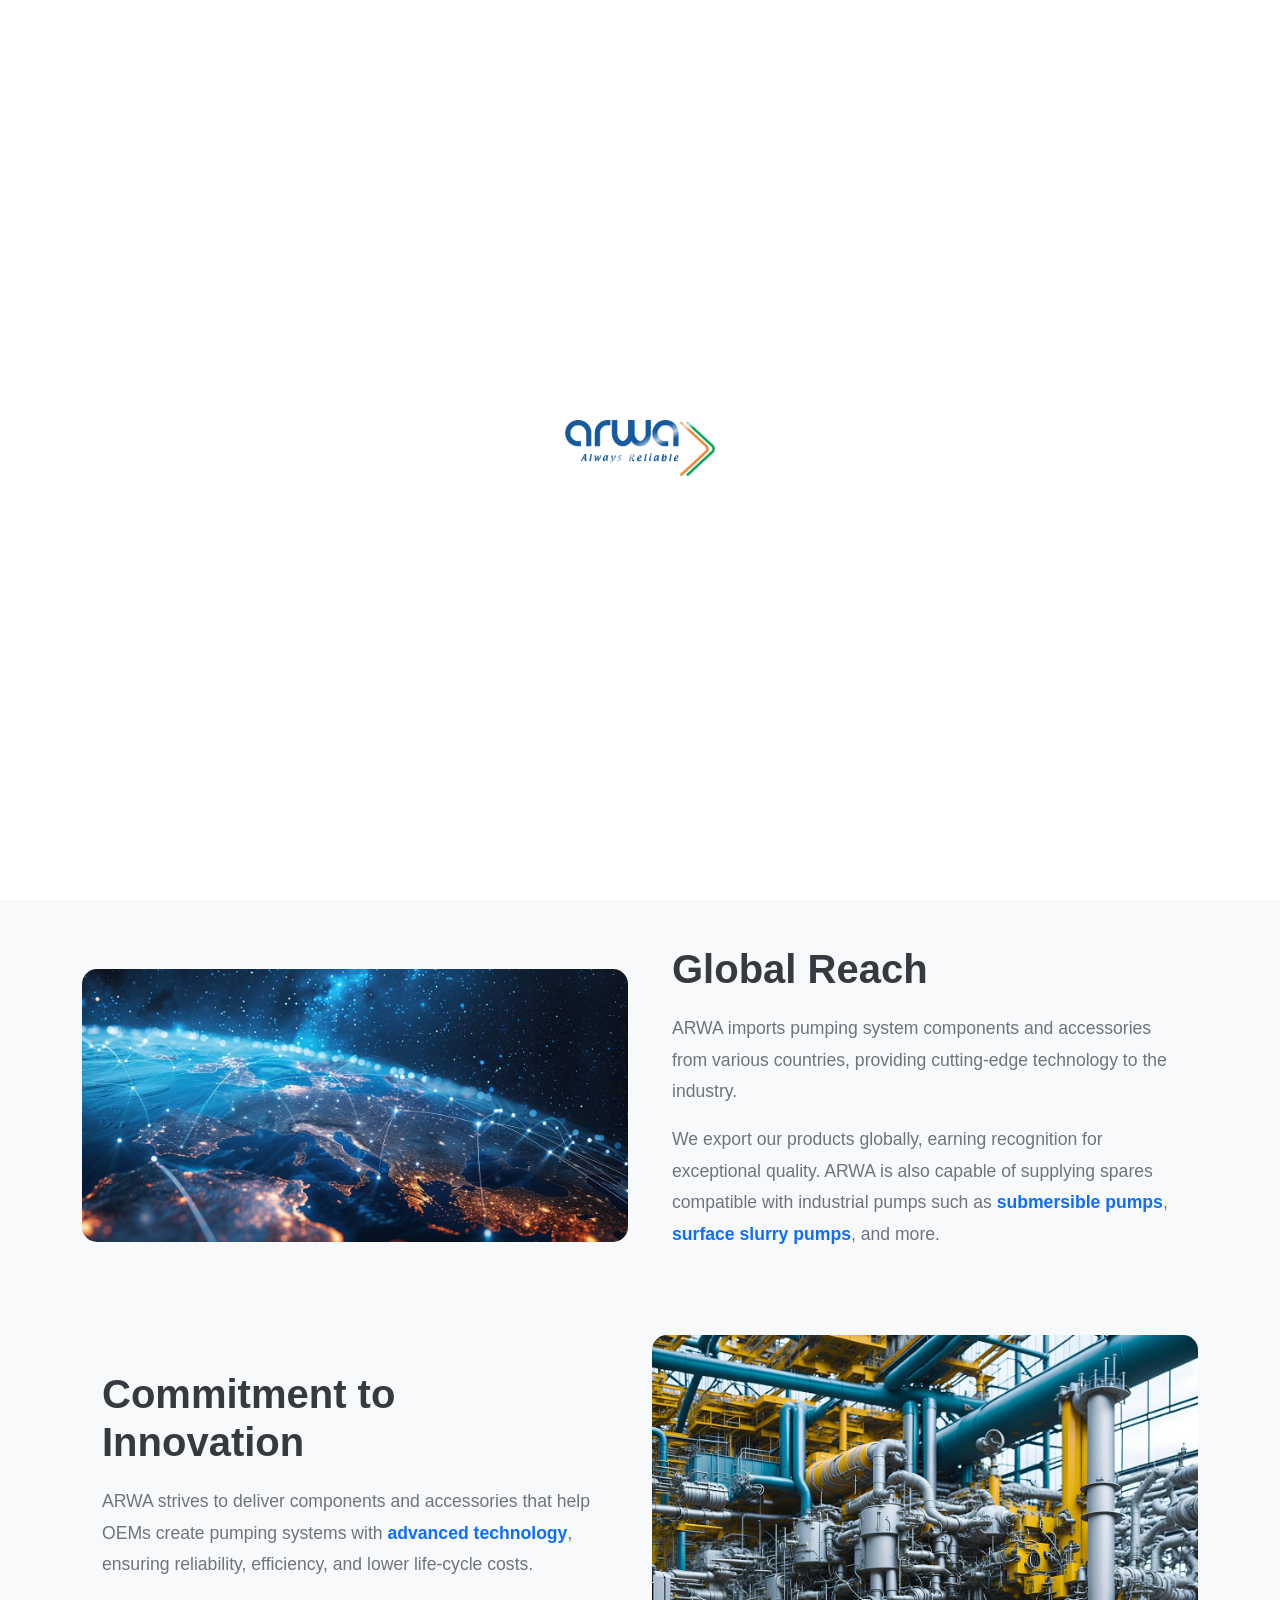
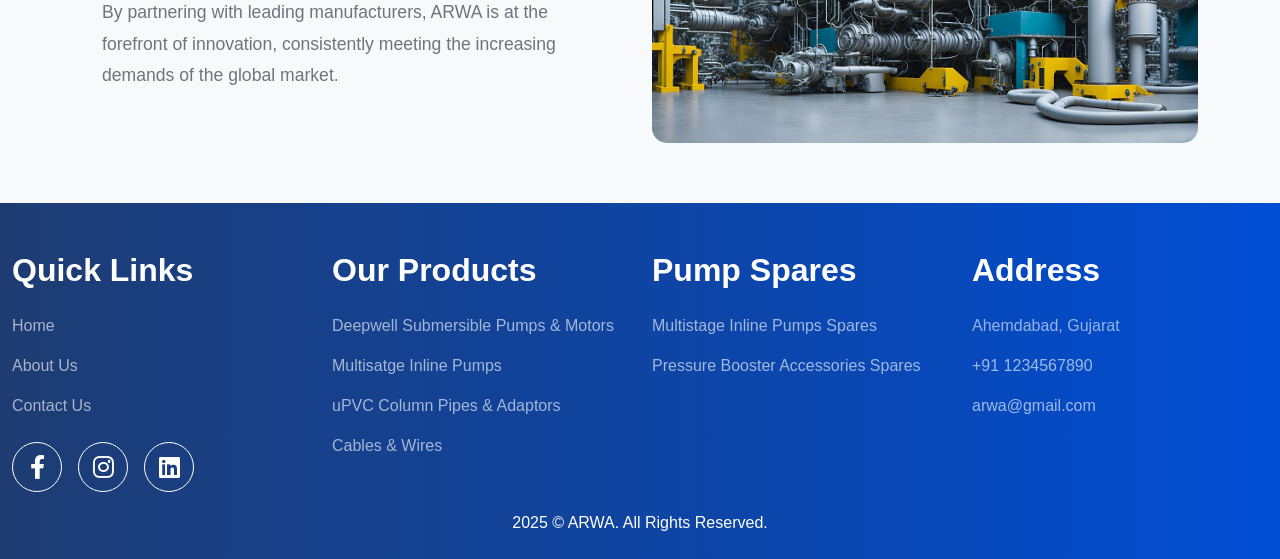
==== commit bf05c14c: "Update about.html" ====
--- a/about.html
+++ b/about.html
@@ -39,12 +39,12 @@
                     <div
                         class="col-md-6 contactleft d-md-flex d-none align-items-center flex-wrap justify-content-md-start justify-content-center">
 
-                        <p><i class="fa-solid fa-phone text-white fs-5"></i><a href="tel:+919655451929"
-                                style="text-decoration: none;" class="text-white  h6 ps-2"> +91 9655451929</a>
+                        <p><i class="fa-solid fa-phone text-white fs-5"></i><a href="tel:+911234567890"
+                                style="text-decoration: none;" class="text-white  h6 ps-2"> +91 1234567890</a>
                         </p>
                         <p><i class="fa-regular fa-envelope text-white fs-5 ps-4"></i><a
                                 href="mailto:iaykoflow@gmail.com" style="text-decoration: none;"
-                                class="text-white h6 ps-2"> iaykoflow@gmail.com</a></p>
+                                class="text-white h6 ps-2"> arwa@gmail.com</a></p>
 
                     </div>
                     <div
@@ -249,15 +249,12 @@
 
 
                 </div>
-                <div class="col-md-3 d-flex flex-column align-items-start footer-card mt-md-0 mt-4">
+               <div class="col-md-3 d-flex flex-column align-items-start footer-card mt-md-0 mt-4">
                     <h2><strong>Address</strong></h2>
                     <a style="text-decoration:none;color: rgba(255, 255, 255, 0.582) ;" class="mt-3 ft-list"
-                        href="">Iayko Flowmatick
-                        Door No-143C, NGR street, Kalapatty,
-                        Coimbatore - 641068,
-                        GSTIN/UIN : 33ABUFA1928J1Z7</a>
-                    <a style="text-decoration:none;" class="mt-3 ft-list" href="">+91 9655451929</a>
-                    <a style="text-decoration:none;" class="mt-3 ft-list" href="">aykoflm@gmail.com</a>
+                        href="">Ahemdabad, Gujarat</a>
+                    <a style="text-decoration:none;" class="mt-3 ft-list" href="tel:+911234567890">+91 1234567890</a>
+                    <a style="text-decoration:none;" class="mt-3 ft-list" href="">arwa@gmail.com</a>
 
                 </div>
             </div>
@@ -279,4 +276,4 @@
   </script>
 </body>
 
-</html>+</html>
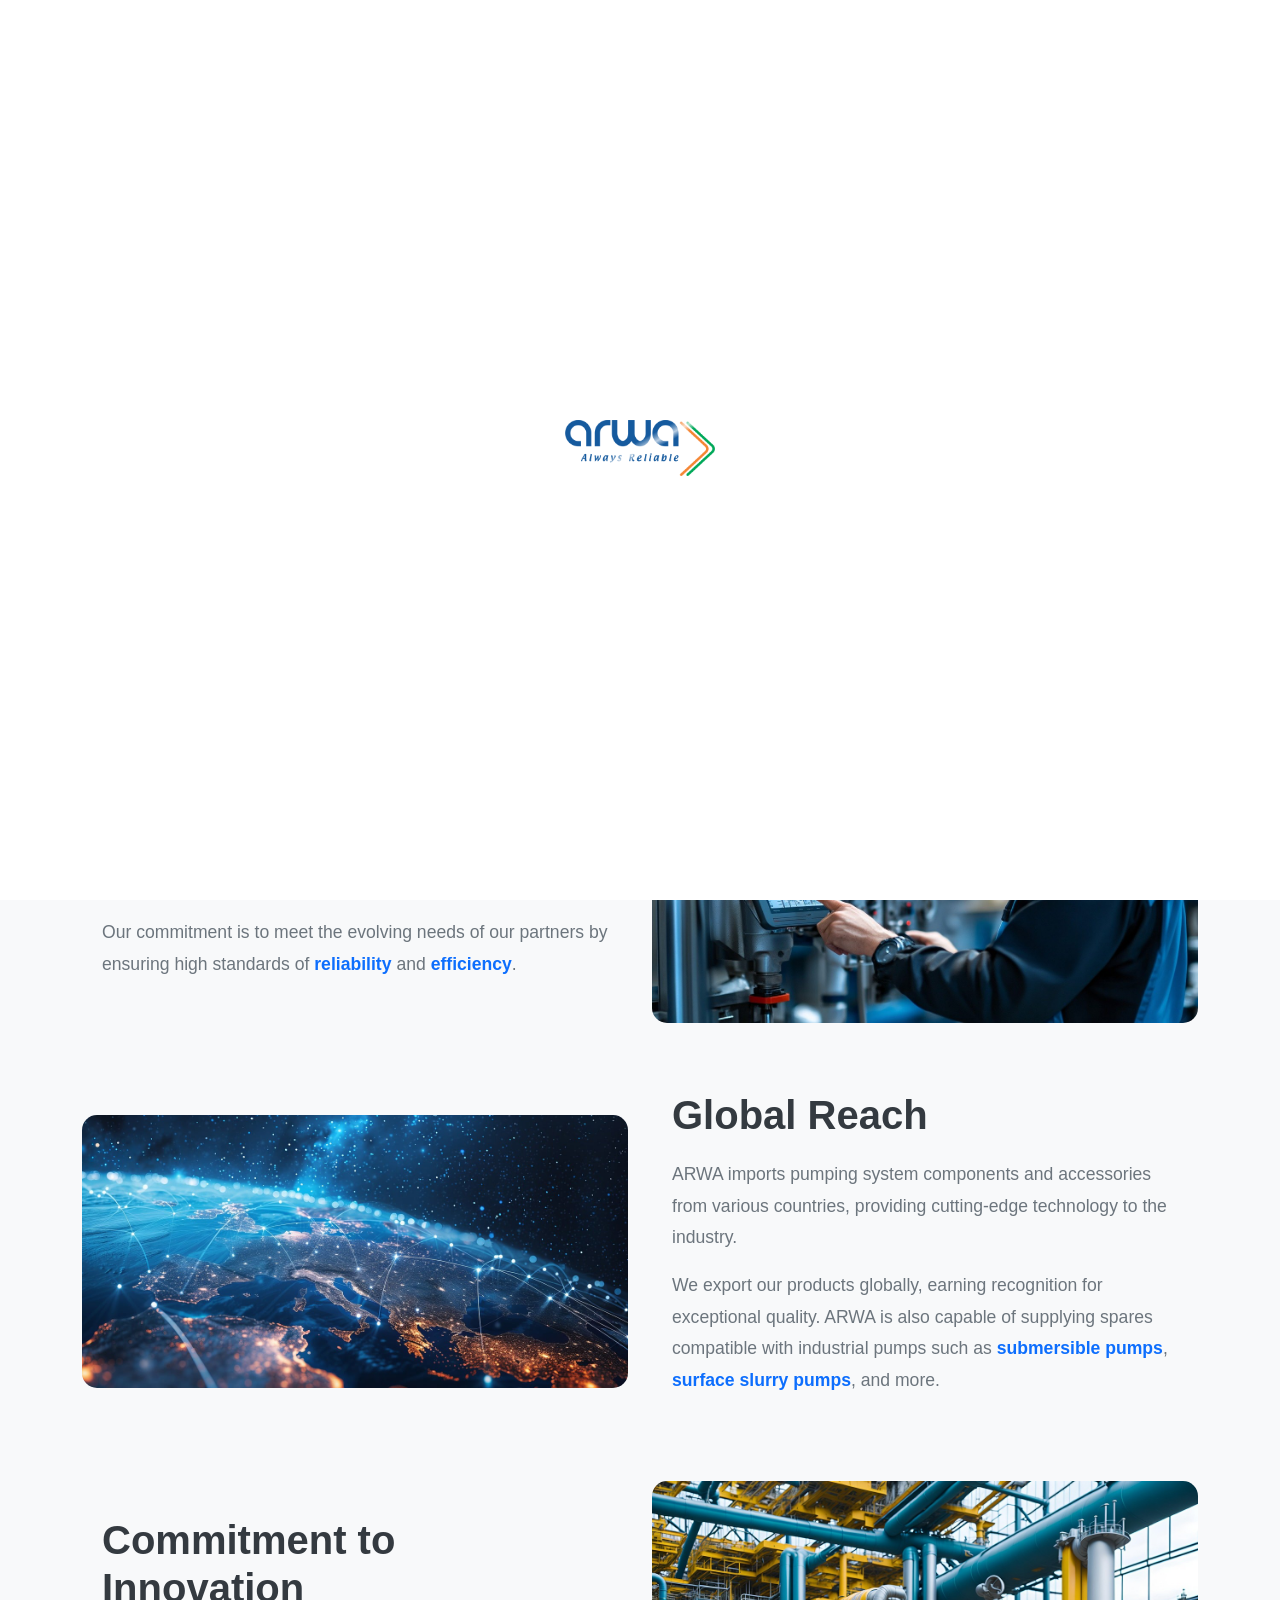
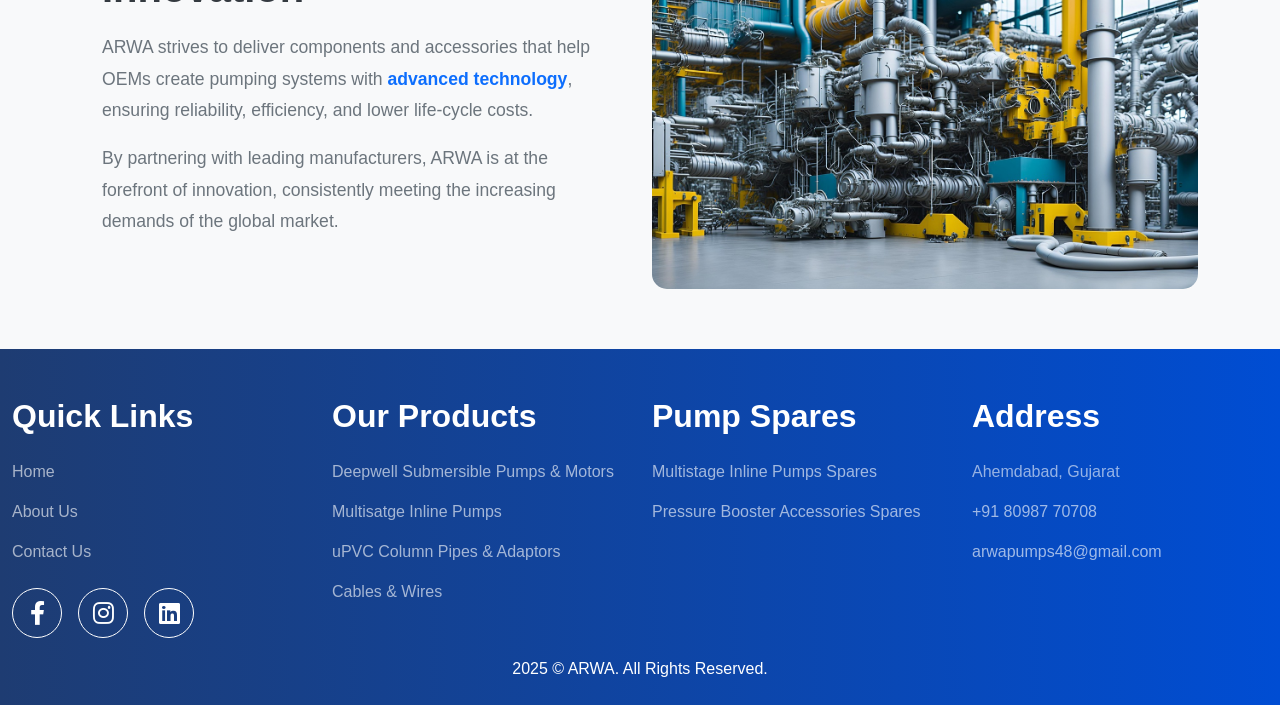
==== commit bf707705: "Add files via upload" ====
--- a/about.html
+++ b/about.html
@@ -9,6 +9,7 @@
     <link href="https://cdn.jsdelivr.net/npm/bootstrap@5.3.0-alpha3/dist/css/bootstrap.min.css" rel="stylesheet">
     <!-- Font Awesome -->
     <link href="https://cdnjs.cloudflare.com/ajax/libs/font-awesome/6.0.0/css/all.min.css" rel="stylesheet">
+    <link rel="stylesheet" href="https://cdn.jsdelivr.net/npm/bootstrap-icons@1.11.3/font/bootstrap-icons.min.css">
     <!-- Custom CSS -->
     <link rel="stylesheet" href="style.css">
     <link rel="Icon" href="img/Arwa Logo.png">
@@ -21,7 +22,7 @@
     </style>
 </head>
 
-<body>
+<body id="bd">
       <!-- Splash Screen -->
       <div id="splash-screen">
         <div class="sss">
@@ -39,26 +40,24 @@
                     <div
                         class="col-md-6 contactleft d-md-flex d-none align-items-center flex-wrap justify-content-md-start justify-content-center">
 
-                        <p><i class="fa-solid fa-phone text-white fs-5"></i><a href="tel:+911234567890"
-                                style="text-decoration: none;" class="text-white  h6 ps-2"> +91 1234567890</a>
+                        <p><i class="fa-solid fa-phone text-white fs-5"></i><a href="tel:+918098770708"
+                                style="text-decoration: none;" class="text-white  h6 ps-2"> +91 80987 70708</a>
                         </p>
                         <p><i class="fa-regular fa-envelope text-white fs-5 ps-4"></i><a
-                                href="mailto:iaykoflow@gmail.com" style="text-decoration: none;"
-                                class="text-white h6 ps-2"> arwa@gmail.com</a></p>
+                                href="mailto:arwapumps48@gmail.com" style="text-decoration: none;"
+                                class="text-white h6 ps-2"> arwapumps48@gmail.com</a></p>
 
                     </div>
                     <div
                         class="col-md-6 contactright gap-3 d-flex align-items-center py-1 justify-content-md-end justify-content-center mt-md-0 mt-2 pb-md-1 pb-3">
                         <div id="google_translate_element"></div>
                         <div class="lang-switcher">
-                            <button class="lang-btn">🌍 Select Language</button>
+                            <button style="z-index: 11111;" class="lang-btn btn btn-primary"><i class="bi bi-globe-asia-australia"></i> Language</button>
                             <ul class="lang-menu">
                                 <li data-lang="en"><img src="https://flagcdn.com/w40/gb.png"> English</li>
                                 <li data-lang="es"><img src="https://flagcdn.com/w40/es.png"> Spanish</li>
                                 <li data-lang="fr"><img src="https://flagcdn.com/w40/fr.png"> French</li>
-                                <li data-lang="de"><img src="https://flagcdn.com/w40/de.png"> German</li>
-                                <li data-lang="hi"><img src="https://flagcdn.com/w40/in.png"> Hindi</li>
-                                <li data-lang="gu"><img src="https://flagcdn.com/w40/in.png"> Gujarati</li>
+                                <li data-lang="ar"><img src="https://flagcdn.com/w40/sa.png"> Arabic</li>
                             </ul>
                         </div>
                         <script>
@@ -106,16 +105,16 @@
                 <ul class="navbar-nav mx-auto gap-3">
                     <li class="nav-item"><a class="nav-link" href="index.html">Home</a></li>
 
-                    <li class="nav-item"><a class="nav-link" href="#about"      >About Us</a></li>
+                    <li class="nav-item"><a class="nav-link" href="#about" >About Us</a></li>
                     <li class="nav-item dropdown">
-                        <a class="nav-link" href="#" id="productsDropdown" role="button" data-bs-toggle="dropdown"
-                            aria-expanded="false">Products <i class="fa-solid fa-chevron-down di"></i></a>
-                        <ul class="dropdown-menu gap-4" aria-labelledby="productsDropdown">
+                        <a class="nav-link" href="index.html" id="productsDropdown" role="button" data-bs-toggle="dropdown"
+                            aria-expanded="false">Products</a>
+                        <!-- <ul class="dropdown-menu gap-4" aria-labelledby="productsDropdown">
                             <li><a class="dropdown-item" href="#">Deepwell Submersible Pumps & Motors</a></li>
                             <li><a class="dropdown-item" href="#">Multistage Inline Pumps</a></li>
                             <li><a class="dropdown-item" href="#">uPVC Column Pipes & Adaptors</a></li>
                             <li><a class="dropdown-item" href="#">Cables & Wires</a></li>
-                        </ul>
+                        </ul> -->
                     </li>
                     <li class="nav-item"><a class="nav-link" href="index.html">Services</a></li>
                     <li class="nav-item"><a class="nav-link" href="index.html">Testimonials</a></li>
@@ -253,8 +252,8 @@
                     <h2><strong>Address</strong></h2>
                     <a style="text-decoration:none;color: rgba(255, 255, 255, 0.582) ;" class="mt-3 ft-list"
                         href="">Ahemdabad, Gujarat</a>
-                    <a style="text-decoration:none;" class="mt-3 ft-list" href="tel:+911234567890">+91 1234567890</a>
-                    <a style="text-decoration:none;" class="mt-3 ft-list" href="">arwa@gmail.com</a>
+                    <a style="text-decoration:none;" class="mt-3 ft-list" href="tel:+918098770708">+91 80987 70708</a>
+                    <a style="text-decoration:none;" class="mt-3 ft-list" href="mailto:arwapumps48@gmail.com">arwapumps48@gmail.com</a>
 
                 </div>
             </div>
--- a/style.css
+++ b/style.css
@@ -1,3 +1,34 @@
+*{
+  box-sizing: border-box;
+}
+
+body {
+  --sb-track-color: #ffffff;
+  --sb-thumb-color: #004dd3;
+  --sb-size: 10px;
+}
+
+body::-webkit-scrollbar {
+  width: var(--sb-size)
+}
+
+body::-webkit-scrollbar-track {
+  background: var(--sb-track-color);
+  border-radius: 0px;
+}
+
+body::-webkit-scrollbar-thumb {
+  background: var(--sb-thumb-color);
+  border-radius: 0px;
+  
+}
+
+@supports not selector(::-webkit-scrollbar) {
+  body {
+    scrollbar-color: var(--sb-thumb-color)
+                     var(--sb-track-color);
+  }
+}
 /* body,html {
     margin: 0;
     font-family: Arial, sans-serif;
@@ -43,14 +74,16 @@
   h1 {
     color: white;
   } */
-html{
+html {
   overflow-x: hidden;
 }
+
 body {
   font-family: "Roboto", sans-serif;
   overflow-x: hidden;
   background-color: #f8f9fa;
   color: #343a40;
+  padding: 0px !important;
 }
 
 /* Contact Nav */
@@ -323,7 +356,7 @@
 }
 
 .lang-btn {
-  background: #3498db;
+  /* background: #3498db; */
   color: white;
   padding: 10px 15px;
   border: none;
@@ -331,10 +364,6 @@
   border-radius: 5px;
   font-size: 16px;
   transition: 0.3s;
-}
-
-.lang-btn:hover {
-  background: #2980b9;
 }
 
 /* Language Dropdown Menu */
@@ -392,7 +421,7 @@
 }
 
 .navbar {
-  position: fixed;
+  /* position: fixed; */
   top: 0;
   z-index: 11;
   width: 100%;
@@ -425,26 +454,25 @@
 a.nav-link:hover {
   color: rgba(0, 0, 0, 0.688);
 }
-
+/* General Dropdown Menu */
 .dropdown-menu {
   background: #f0efef;
   border: none;
   border-radius: 0;
   margin-top: 0;
   opacity: 0;
-  transform: translateX(-50px);
+  transform: translateY(-10px);
   visibility: hidden;
-  transition: transform 0.4s ease, opacity 0.4s ease;
+  transition: transform 0.3s ease, opacity 0.3s ease;
 }
 
 .dropdown-menu.show {
   opacity: 1;
-  transform: translateX(0);
+  transform: translateY(0);
   visibility: visible;
-  transition: transform 0.4s ease, opacity 0.4s ease;
-
-}
-
+}
+
+/* Dropdown Items */
 .dropdown-item {
   color: #000000;
   transition: background-color 0.3s, color 0.3s;
@@ -453,6 +481,35 @@
 .dropdown-item:hover {
   background-color: #004dd3;
   color: #fff;
+}
+
+/* Submenu */
+.dropdown-submenu {
+  position: relative;
+}
+
+.dropdown-submenu .dropdown-menu {
+  top: 0;
+  left: 100%;
+  margin-left: 0;
+  margin-top: -1px;
+  opacity: 0;
+  visibility: hidden;
+  transition: opacity 0.3s ease, visibility 0.3s ease;
+  position: absolute;
+}
+
+.dropdown-submenu:hover > .dropdown-menu {
+  opacity: 1;
+  visibility: visible;
+  display: block;
+}
+@media only screen and (max-width: 992px){
+
+.dropdown-submenu .dropdown-menu {
+  position: static;
+}
+  
 }
 
 /*  Req Css   ------------------------------ */
@@ -525,11 +582,12 @@
 
 .hero-section {
   position: relative;
-  height: 100vh ;
+  height: 75vh;
   overflow: hidden;
-}
-
-.home1:before {
+  /* border: 4px solid red; */
+}
+
+/* .home1:before {
   content: '';
   width: 100%;
   height: 100%;
@@ -541,80 +599,220 @@
 }
 
 .home1:nth-child(2):before {
-  background: rgb(0,0,0);
-  background: linear-gradient(90deg, rgba(0,0,0,0.6027004551820728) 7%, rgba(0,212,255,0) 100%);
+  background: rgb(0, 0, 0);
+  background: linear-gradient(-90deg, rgba(0, 0, 0, 0.6027004551820728) 7%, rgba(0, 212, 255, 0) 100%);
 }
 
 .home1:nth-child(3):before {
-  background: rgb(0,0,0);
-  background: linear-gradient(-90deg, rgba(0, 0, 0, 0.493) 25%, rgba(0,212,255,0) 100%);
-}
-
+  background: rgb(0, 0, 0);
+  background: linear-gradient(90deg, rgba(0, 0, 0, 0.493) 25%, rgba(0, 212, 255, 0) 100%);
+}
+
+.home1:nth-child(5):before {
+  background: rgb(0, 0, 0);
+  background: linear-gradient(-90deg, rgba(0, 0, 0, 0.493) 25%, rgba(0, 212, 255, 0) 100%);
+}
+.home4:before{
+  background: rgb(0, 0, 0);
+  background: linear-gradient(-90deg, rgba(0, 0, 0, 0.493) 25%, rgba(0, 212, 255, 0) 100%);
+} */
 .home1 {
   width: 100%;
-  /* border: 3px solid red; */
   background: #000;
-  height: 100vh;
+  /* height: 100vh; */
   display: flex;
   align-items: center;
+  justify-content: center;
   position: relative;
-  justify-content: center;
-  background-image: url('img/main-1.jpg');
   background-size: cover;
-  animation: sliderMain 15s infinite linear;
-}
-
-.home2 {
-  background-image: url(img/bg-main-2.jpg);
-  /* opacity: 0; */
-}
-
-.home3 {
-  background-position: left bottom;
-  background-image: url(img/WhatsApp\ Image\ 2025-02-14\ at\ 4.58.40\ PM.jpeg);
-  /* opacity: 0; */
+  background-position: center;
+  animation: sliderMain 15s infinite ease-in-out;
+}
+.home1 img{
+  height: 75vh;
+
+  width: 100%;
 }
 
 @keyframes sliderMain {
   0% {
     transform: translateY(0);
-  }
-  28% {
+    background-size: 100%;
+  }
+
+  15% {
     transform: translateY(0);
-  }
-
-  33% {
+    background-size: 100%;
+  }
+
+  20% {
     transform: translateY(-100%);
-  }
-
-  61% {
+    background-size: 120%;
+    /* Zoom effect */
+  }
+
+  35% {
     transform: translateY(-100%);
-  }
-
-  66% {
+    background-size: 120%;
+  }
+
+  40% {
     transform: translateY(-200%);
-
+    background-size: 130%;
+    /* Further zoom effect */
+  }
+
+  55% {
+    transform: translateY(-200%);
+    background-size: 130%;
+  }
+
+  60% {
+    transform: translateY(-300%);
+    background-size: 140%;
+    /* Reset to normal size */
+  }
+
+  75% {
+    transform: translateY(-300%);
+    background-size: 140%;
+    /* Reset to normal size */
+  }
+
+  80% {
+    transform: translateY(-400%);
+    background-size: 150%;
+    /* Reset to normal size */
   }
 
   95% {
-    transform: translateY(-200%);
-
+    transform: translateY(-400%);
+    background-size: 150%;
+    /* Reset to normal size */
   }
 
   100% {
-    transform: translateY(-300%);
-
-  }
-}
-
+    transform: translateY(-500%);
+    background-size: 100%;
+    /* Reset to normal size */
+  }
+}
+
+/* Media Queries for responsiveness */
+@media only screen and (max-width: 920px) {
+  .home1 img{
+   height: 50vh;
+  }
+
+
+  @keyframes sliderMain {
+    0% {
+      transform: translateY(0);
+      background-size: 300%;
+    }
+
+    28% {
+      transform: translateY(0);
+      background-size: 300%;
+    }
+
+    33% {
+      transform: translateY(-100%);
+      background-size: 320%;
+      /* Zoom effect */
+    }
+
+    61% {
+      transform: translateY(-100%);
+      background-size: 320%;
+    }
+
+    66% {
+      transform: translateY(-200%);
+      background-size: 330%;
+      /* Further zoom effect */
+    }
+
+    95% {
+      transform: translateY(-200%);
+      background-size: 330%;
+    }
+
+    100% {
+      transform: translateY(-300%);
+      background-size: 300%;
+      /* Reset to normal size */
+    }
+  }
+
+
+}
+
+@media (max-width: 480px) {
+  .home1 {
+    background-size: cover;
+    /* Ensure the background always covers the screen */
+  }
+
+  .home2 {
+    background-size: cover;
+  }
+
+  .home3 {
+    background-size: cover;
+  }
+
+
+  @keyframes sliderMain {
+    0% {
+      transform: translateY(0);
+      background-size: 300%;
+    }
+
+    28% {
+      transform: translateY(0);
+      background-size: 300%;
+    }
+
+    33% {
+      transform: translateY(-100%);
+      background-size: 320%;
+      /* Zoom effect */
+    }
+
+    61% {
+      transform: translateY(-100%);
+      background-size: 320%;
+    }
+
+    66% {
+      transform: translateY(-200%);
+      background-size: 330%;
+      /* Further zoom effect */
+    }
+
+    95% {
+      transform: translateY(-200%);
+      background-size: 330%;
+    }
+
+    100% {
+      transform: translateY(-300%);
+      background-size: 300%;
+      /* Reset to normal size */
+    }
+  }
+
+}
+
+/* 
 .carousel-main {
-  /* margin-top: 100px; */
   text-align: center;
 
   color: white;
   padding: 20px;
   z-index: 1;
-}
+} */
 
 /* 
 
@@ -719,23 +917,28 @@
 }
 
 /* Product sec */
-.product-one{
+.product-one {
   /* transform: translateX(0); */
   display: none !important;
 }
+
 .product-one.active {
   display: flex !important;
 }
+
 .pNav {
-  background-color: rgb(223, 223, 223);
+  background-color: #004dd3;
   height: 80px;
   cursor: pointer;
   transition: background-color 0.3s ease;
   text-align: center;
+  color: white;
+  /* overflow: hidden; */
 }
 
 .pNav.active {
-  background-color: white;
+  background-color: #ffffff;
+  color: #004dd3 !important;
   font-weight: bold;
 }
 
@@ -744,6 +947,8 @@
   width: 100%;
   height: 100%;
   overflow: hidden;
+  transition: .3s linear;
+  transform: scale(1);
   position: relative;
 }
 
@@ -752,14 +957,13 @@
   width: 100%;
   height: 100%;
   object-fit: cover;
+
+}
+
+/* Hover Effect: Show second image */
+.pCard:hover {
+  transform: scale(1.1);
   transition: .3s linear;
-
-}
-
-/* Hover Effect: Show second image */
-.pCard:hover img {
-    transform: scale(1.06);
-    transition: .3s linear;
   /* Show second image on hover */
 }
 
@@ -816,9 +1020,12 @@
   box-shadow: 0 8px 20px rgba(0, 0, 0, 0.2);
   transform: translateY(-5px);
 }
-.pCard h4, .h4{
+
+.pCard h4,
+.h4 {
   scale: .85;
 }
+
 /* Product Detail */
 .submersible-pumpsets-1 {
   width: 95%;
@@ -833,10 +1040,10 @@
   overflow: hidden;
   box-shadow: rgba(99, 99, 99, 0.2) 0px 2px 8px 0px;
 }
-.table th{
+
+.table th {
   background-color: #004dd3 !important;
 }
-.card-1-details {}
 
 /* Footer Sec */
 footer {
@@ -957,9 +1164,23 @@
 
 /* Media Screens*/
 @media (min-width: 765px) and (max-width: 1024px) {
+
+  
   .algoLeft {
     height: auto;
   }
+}
+@media only screen and (max-width: 1025px) {
+  .hero-section{
+    height: 30vh ;
+  }
+  .home1 img{
+    height: 30vh;
+  }
+  .home1 {
+    height: 30vh ;
+  }
+  
 }
 
 @media only screen and (max-width: 992px) {
@@ -1011,14 +1232,18 @@
 }
 
 @media only screen and (max-width: 770px) {
- 
-  .maintwo{
+  .bbb{
+    margin-right: 0 !important;
+  }
+  .maintwo {
     padding-top: 0 !important;
-   
-  }
-  .maintwo img{
+
+  }
+
+  .maintwo img {
     width: auto !important;
   }
+
   .c-left {
     text-align: center;
     justify-content: center !important;
@@ -1030,45 +1255,45 @@
     justify-content: center !important;
     align-items: center !important;
   }
-  .navbar{
+
+  .navbar {
     position: static;
   }
 }
 
-@media (min-width: 576px) and (max-width: 1025px){
-  .hero-section{
-    height: 70vh ;
-  }
-  .carousel-item{
+@media (min-width: 576px) and (max-width: 1025px) {
+
+
+  /* .carousel-item {
     height: 100% !;
-  }
+  } */
+
   /* .carousel-main{
     margin-top: -340px;
   } */
-  .home1{
-    height: 80vh;
-  }
+  /* .home1 {
+    height: 60vh;
+  } */
 }
 
 /* .home2 , .home3{
   align-items: start;
 } */
 @media only screen and (max-width: 575px) {
-  .hero-section{
-    height: 90vh;
-  }
-  .home1{
-    height: 90vh;
-  }
-  .text-box{
+ 
+
+  .text-box {
     margin-top: 150px !important;
   }
-  .text-box:last-child{
+
+  .text-box:last-child {
     margin-top: 0px !important;
   }
-  .maintwo img{
+
+  .maintwo img {
     margin-left: auto;
   }
+
   .footer-card {
     height: auto;
     /* padding: 90px auto; */
@@ -1097,24 +1322,46 @@
     height: auto !important;
     margin-top: 140px;
   }
-  .submersible-pumpsets-1{
+
+  .submersible-pumpsets-1 {
     height: 90vh;
   }
-.table{
-  width: 250%;
-}
-.td4{
-  width: 400% !important;
-}
-
-}
-
-  @media only screen and (max-width: 480px) {
-  
-  
+
+  .table {
+    width: 250%;
+  }
+
+  .td4 {
+    width: 400% !important;
+  }
+
+}
+
+@media only screen and (max-width: 480px) {
+  .hero-section{
+    height: 23vh ;
+  }
+  .home1 img{
+    height: 23vh;
+  }
+  .home1 {
+    height: 23vh ;
+  }
+
 
   .algoLeft {
     height: auto;
+  }
+}
+@media only screen and (max-width: 345px){
+  .hero-section{
+    height: 18vh ;
+  }
+  .home1 img{
+    height: 18vh;
+  }
+  .home1 {
+    height: 18vh ;
   }
 }
 
@@ -1182,4 +1429,4 @@
   100% {
     opacity: 1;
   }
-}+}
